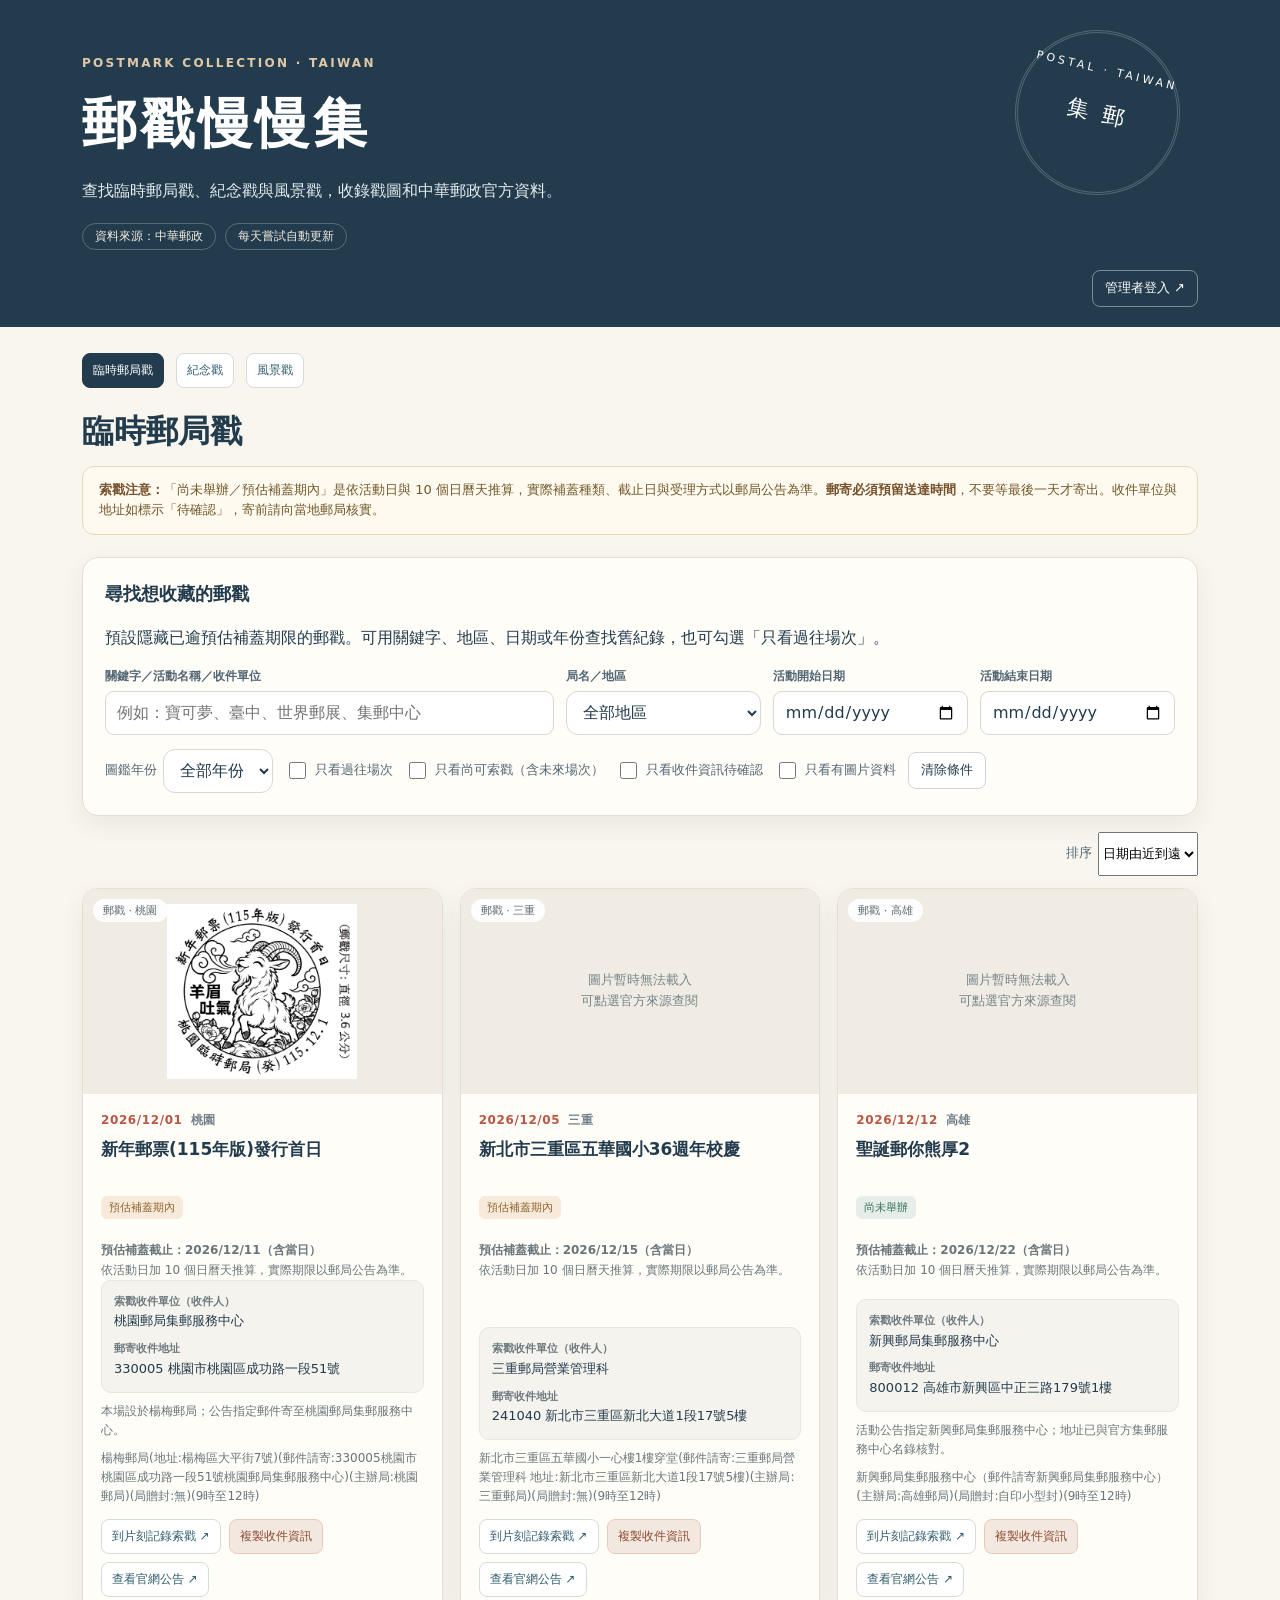
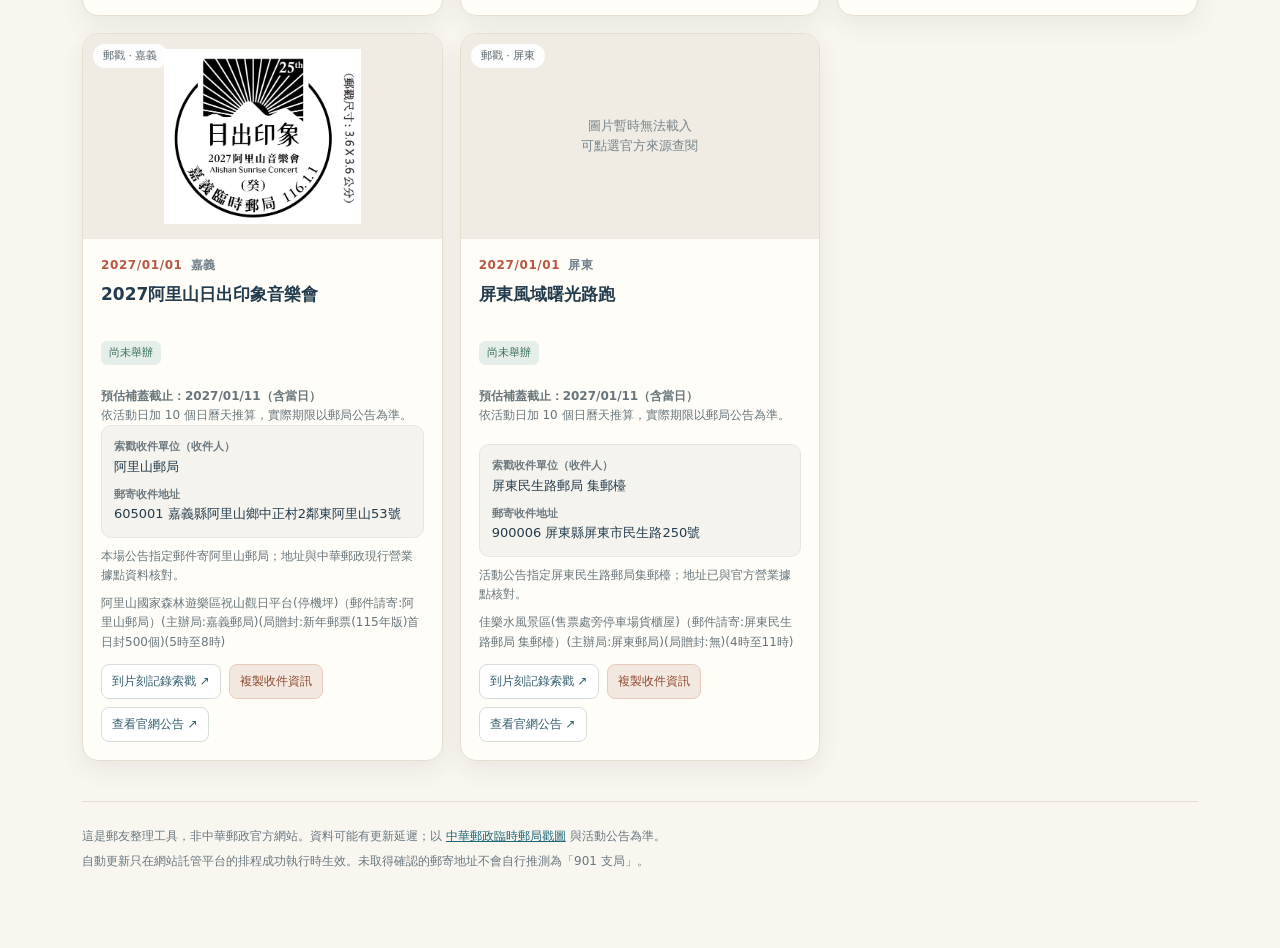
==== index.html @ 01aee05f "Move sorting beside the postmark list outside search filters" ====
<!doctype html>
<html lang="zh-Hant">
<head>
<meta charset="utf-8" />
<meta name="viewport" content="width=device-width,initial-scale=1" />
<meta name="theme-color" content="#233c4d" />
<meta name="description" content="台灣臨時郵局郵戳圖案、日期、寄件索戳收件單位與地址的查詢工具。資料參考中華郵政官方公告。" />
<title>郵戳慢慢集｜臨時郵局索戳地圖簿</title>
<style>
:root{--paper:#f9f6ef;--cream:#fffdf8;--ink:#233c4d;--ink2:#536774;--line:#e6dfd1;--accent:#b95744;--pale:#f1e8db;--good:#336b5a;--warn:#986b2b;--shadow:0 9px 25px rgba(43,54,54,.075)}
*{box-sizing:border-box}[hidden]{display:none!important}html{scroll-behavior:smooth}body{margin:0;background:var(--paper);color:var(--ink);font-family:"Noto Sans TC","Microsoft JhengHei","PingFang TC",system-ui,sans-serif;line-height:1.6}button,input,select{font:inherit}button{cursor:pointer}button:focus-visible,a:focus-visible,input:focus-visible,select:focus-visible{outline:3px solid #c49c5b;outline-offset:2px}a{color:#1f667a}header{background:var(--ink);color:white;position:relative;overflow:hidden}.headwrap{max-width:1160px;margin:auto;padding:54px 22px 48px;position:relative}.postmark{position:absolute;border:3px double rgba(255,255,255,.22);border-radius:50%;height:165px;width:165px;right:40px;top:30px;transform:rotate(13deg);text-align:center;display:flex;align-items:center;justify-content:center;letter-spacing:.15em;font-size:22px;pointer-events:none}.postmark:before{content:"POSTAL · TAIWAN";font-size:11px;position:absolute;top:28px}.eyebrow{letter-spacing:.19em;text-transform:uppercase;font-size:12px;color:#e0c7a8;font-weight:700}h1{font-size:clamp(32px,5.2vw,54px);letter-spacing:.07em;margin:8px 0 10px;font-weight:800}.subtitle{margin:0;max-width:640px;color:#e5ebed;font-size:16px}.headmeta{margin-top:20px;display:flex;gap:9px;flex-wrap:wrap}.headmeta span{border:1px solid rgba(255,255,255,.24);padding:3px 12px;border-radius:18px;font-size:12px;color:#f1eade}main{max-width:1160px;margin:auto;padding:26px 22px 70px}.info{background:#fffaf0;border:1px solid #ead8b4;border-radius:12px;padding:13px 16px;font-size:13px;color:#705728;margin-bottom:22px}.info b{color:#75502a}.filters{background:var(--cream);padding:22px;border:1px solid var(--line);border-radius:16px;box-shadow:var(--shadow)}.filters h2{font-size:18px;margin:0 0 12px}.fields{display:grid;grid-template-columns:2.3fr 1fr 1fr 1fr;gap:12px}.field{display:flex;flex-direction:column;gap:5px}.field label{font-size:12px;font-weight:750;color:var(--ink2)}.field input,.field select{height:42px;width:100%;padding:8px 11px;background:#fff;border:1px solid #d9d7cf;border-radius:9px;color:var(--ink);min-width:0}.rowfilter{display:flex;flex-wrap:wrap;align-items:center;gap:12px;margin-top:14px}.tick{display:flex;align-items:center;gap:6px;color:var(--ink2);font-size:13px}.tick input{accent-color:var(--accent);height:17px;width:17px}.plainbtn{border:1px solid #d0d5d3;background:#fff;border-radius:8px;padding:7px 12px;color:var(--ink);font-size:13px}.resultsline{display:flex;align-items:center;justify-content:space-between;gap:12px;margin:23px 0 16px}.resultsline strong{font-size:17px}.resultsline small{color:var(--ink2)}.cards{display:grid;grid-template-columns:repeat(3,minmax(0,1fr));gap:17px}.card{display:flex;flex-direction:column;background:var(--cream);border:1px solid var(--line);border-radius:16px;overflow:hidden;box-shadow:var(--shadow);min-width:0}.picture{height:205px;position:relative;background:#f0ece3;display:flex;align-items:center;justify-content:center;padding:15px;overflow:hidden}.picture img{display:block;max-width:100%;max-height:100%;object-fit:contain;filter:contrast(1.04)}.image-button{border:0;background:none;padding:0;height:100%;width:100%;display:flex;align-items:center;justify-content:center}.image-button:hover img{transform:scale(1.05)}.image-button img{transition:transform .2s}.image-fail{font-size:13px;color:#77858c;text-align:center;padding:20px;display:none}.smallcorner{position:absolute;top:10px;left:10px;background:rgba(255,255,255,.92);font-size:11px;border-radius:20px;padding:3px 10px;color:#5d6a70}.body{padding:17px 18px 18px;display:flex;flex-direction:column;flex:1}.date{font-size:12px;letter-spacing:.05em;font-weight:750;color:var(--accent)}.date .region{color:#71808a;font-weight:600;margin-left:8px}.body h3{font-size:17px;line-height:1.42;margin:7px 0 11px;min-height:48px}.tags{display:flex;flex-wrap:wrap;gap:6px;margin-bottom:13px}.tag{font-size:11px;border-radius:6px;padding:3px 8px;background:#eef0ee;color:#5c6970}.tag.future{background:#e5eee9;color:#39725a}.tag.grace{background:#f7eada;color:#8e632e}.tag.past{background:#e9e9e7;color:#777}.tag.pending{background:#fff0e7;color:#a25337}.details{padding:12px;background:#f5f3ed;border:1px solid #ebe6db;border-radius:10px;margin-top:auto}.details .k{font-size:11px;color:#6d7a80;font-weight:700}.details .v{font-size:13px;color:var(--ink);margin:1px 0 8px;overflow-wrap:anywhere}.details .v:last-child{margin-bottom:0}.note{font-size:12px;color:#68767b;margin-top:9px}.actions{display:flex;flex-wrap:wrap;align-items:center;gap:8px;margin-top:12px}.action{font-size:12px;text-decoration:none;padding:7px 10px;border-radius:8px;border:1px solid #d6dcd8;background:#fff;color:#315d6c}.action:hover{background:#edf4f1}.action.accent{background:#f3e8df;border-color:#e9caba;color:#8e4b33}.empty{background:#fff;border:1px solid var(--line);border-radius:15px;padding:50px 20px;text-align:center;color:var(--ink2)}footer{margin-top:40px;border-top:1px solid var(--line);padding-top:19px;font-size:12px;color:#687780}footer p{margin:6px 0}dialog{border:0;border-radius:15px;padding:0;background:#fffdf8;color:var(--ink);width:min(840px,96vw);max-height:94vh;box-shadow:0 30px 90px #14273855}dialog::backdrop{background:#0d2038b9}.modal-head{display:flex;justify-content:space-between;align-items:center;gap:12px;padding:14px 20px;border-bottom:1px solid var(--line)}.modal-head h2{font-size:16px;margin:0}.modal-head button{background:white;border:1px solid var(--line);border-radius:8px;padding:3px 12px;font-size:19px}.modal-body{padding:12px 20px 24px;text-align:center;overflow:auto;max-height:75vh}.modal-body img{max-width:100%;max-height:65vh;object-fit:contain}.modal-foot{display:flex;justify-content:center;gap:10px;margin-top:9px}.modal-foot button{border:1px solid var(--line);border-radius:7px;background:white;padding:7px 13px;color:var(--ink)}.statusdot{width:7px;height:7px;display:inline-block;border-radius:50%;background:#d7c4a6;margin-right:5px}.statusdot.good{background:#72c3a3}.err{color:#b35a43;font-size:12px}.sr-only{position:absolute;height:1px;width:1px;overflow:hidden;clip:rect(0,0,0,0)}
@media(max-width:920px){.cards{grid-template-columns:repeat(2,minmax(0,1fr))}.fields{grid-template-columns:1fr 1fr}.postmark{opacity:.25}}@media(max-width:620px){.headwrap{padding:42px 20px}.postmark{right:-40px;top:5px;opacity:.13}.filters{padding:17px}.fields{grid-template-columns:1fr}.cards{grid-template-columns:1fr}.picture{height:235px}.resultsline{align-items:start;flex-direction:column}}
[aria-current="page"].action{background:var(--ink);border-color:var(--ink);color:white}
.category-nav{margin:0 0 18px}
.category-title{font-size:clamp(23px,3vw,32px);margin:0 0 8px}
button,input,select{font-family:inherit}

.filters input[type="search"],.filters input[type="date"],.filters select,.list-tools select{min-width:0;max-width:100%;box-sizing:border-box;font-size:16px;min-height:44px}
.filters select{padding:8px 12px;border:1px solid #d9d7cf;border-radius:12px;background:#fff;color:var(--ink)}
.catalog-fields{display:grid;grid-template-columns:minmax(0,2fr) minmax(140px,1fr);gap:16px;align-items:end}
.catalog-field{display:flex;flex-direction:column;gap:6px;min-width:0}
.catalog-field input,.catalog-field select{width:100%;padding:10px 12px;border:1px solid var(--line);border-radius:9px;background:white;color:var(--ink)}
.catalog-options{display:flex;gap:12px;flex-wrap:wrap;align-items:center;margin-top:16px}
.location-actions{display:flex;flex-wrap:wrap;gap:10px;align-items:center}
.location-actions button{min-height:44px}
.location-status{margin:10px 0 0;font-size:14px;overflow-wrap:anywhere}
button:disabled{opacity:.6;cursor:wait}
@media(max-width:620px){
 main{padding:20px 16px 48px}
 .headwrap{padding:32px 16px}
 .catalog-fields{grid-template-columns:minmax(0,1fr);gap:14px}
 .catalog-options{align-items:flex-start}
 .catalog-options>label{display:flex;gap:8px;align-items:flex-start}
 .location-actions{width:100%}
 .location-actions button{flex:1 1 140px}
 .category-nav{display:grid;grid-template-columns:repeat(3,minmax(0,1fr));gap:8px}
 .category-nav .action{text-align:center;padding:10px 4px;margin:0}
 .rowfilter{gap:12px}
 .rowfilter .tick{max-width:100%;flex-wrap:wrap}
 .filters .field{min-width:0}
 .body{overflow-wrap:anywhere}
}

.admin-entry{display:flex;justify-content:flex-end;margin-top:20px;font-size:13px}.admin-entry a{display:inline-block;padding:7px 12px;border:1px solid rgba(255,255,255,.4);border-radius:8px;color:white;text-decoration:none}.admin-entry a:hover{background:#36566a}.headwrap{padding-top:54px;padding-bottom:20px}@media(max-width:620px){.headwrap{padding-top:32px;padding-bottom:18px}.admin-entry{margin-top:18px}.admin-entry a{padding:7px 10px}}
.list-tools{display:flex;justify-content:space-between;align-items:center;gap:12px;margin-top:16px}.list-tools p{margin:0}.list-tools .tick{margin-left:auto;flex-shrink:0}.list-tools select{font:inherit;min-height:44px;max-width:100%}#grid{margin-top:12px}
</style>
</head>
<body>
<header><div class="headwrap"><div class="postmark">集 郵</div><div class="eyebrow">POSTMARK COLLECTION · TAIWAN</div><h1>郵戳慢慢集</h1><p class="subtitle">查找臨時郵局戳、紀念戳與風景戳，收錄戳圖和中華郵政官方資料。</p><div class="headmeta"><span>資料來源：中華郵政</span><span>每天嘗試自動更新</span></div><div class="admin-entry"><a href="https://postmark-admin.joas0123.workers.dev/admin" target="_blank" rel="noopener noreferrer" title="以 GitHub 帳號登入郵戳管理區">管理者登入 ↗</a></div></div></header>
<main>
<nav class="rowfilter category-nav" aria-label="郵戳分類"><a class="action" href="./" aria-current="page">臨時郵局戳</a><a class="action" href="catalog.html?type=commemorative">紀念戳</a><a class="action" href="catalog.html?type=scenic">風景戳</a></nav>
<h2 class="category-title">臨時郵局戳</h2>
<div class="info"><b>索戳注意：</b>「尚未舉辦／預估補蓋期內」是依活動日與 10 個日曆天推算，實際補蓋種類、截止日與受理方式以郵局公告為準。<b>郵寄必須預留送達時間</b>，不要等最後一天才寄出。收件單位與地址如標示「待確認」，寄前請向當地郵局核實。</div>
<section class="filters" aria-label="查詢條件"><h2>尋找想收藏的郵戳</h2><p>預設隱藏已逾預估補蓋期限的郵戳。可用關鍵字、地區、日期或年份查找舊紀錄，也可勾選「只看過往場次」。</p><div class="fields"><div class="field"><label for="kw">關鍵字／活動名稱／收件單位</label><input id="kw" type="search" placeholder="例如：寶可夢、臺中、世界郵展、集郵中心" /></div><div class="field"><label for="region">局名／地區</label><select id="region"><option value="">全部地區</option></select></div><div class="field"><label for="from">活動開始日期</label><input id="from" type="date" /></div><div class="field"><label for="to">活動結束日期</label><input id="to" type="date" /></div></div><div class="rowfilter"><label class="tick">圖鑑年份 <select id="year"><option value="">全部年份</option></select></label><label class="tick"><input type="checkbox" id="history" />只看過往場次</label><label class="tick"><input type="checkbox" id="active" />只看尚可索戳（含未來場次）</label><label class="tick"><input type="checkbox" id="pending" />只看收件資訊待確認</label><label class="tick"><input type="checkbox" id="pics" />只看有圖片資料</label><button class="plainbtn" id="reset" type="button">清除條件</button></div></section>
<div class="list-tools"><p id="public-status" role="status">正在讀取郵戳清單…</p><label class="tick" for="sort">排序 <select id="sort"><option value="asc">日期由近到遠</option><option value="desc">日期由遠到近</option></select></label></div><div id="grid" class="cards" aria-live="polite"></div><div id="empty" class="empty" hidden>找不到符合條件的郵戳。試試清除日期或地區條件。</div>
<footer><p>這是郵友整理工具，非中華郵政官方網站。資料可能有更新延遲；以 <a href="https://www.post.gov.tw/post/internet/Philately/index.jsp?ID=507" target="_blank" rel="noopener">中華郵政臨時郵局戳圖</a> 與活動公告為準。</p><p>自動更新只在網站託管平台的排程成功執行時生效。未取得確認的郵寄地址不會自行推測為「901 支局」。</p></footer>
</main>

<dialog id="viewer" aria-label="郵戳圖片放大檢視"><div class="modal-head"><h2 id="modalTitle"></h2><button id="closeModal" type="button" aria-label="關閉">×</button></div><div class="modal-body"><img id="modalImage" alt="放大的郵戳圖案" /><div class="modal-foot"><button type="button" id="prevImg">← 上一張</button><button type="button" id="nextImg">下一張 →</button></div><p class="err" id="modalErr"></p></div></dialog>
<script>
(()=>{'use strict';const $=id=>document.getElementById(id);let records=[],shown=[],current=0;let loaded=false;
const todayTaiwan=()=>{const parts=new Intl.DateTimeFormat('en-US',{timeZone:'Asia/Taipei',year:'numeric',month:'2-digit',day:'2-digit'}).formatToParts(new Date());const obj=Object.fromEntries(parts.map(p=>[p.type,p.value]));return `${obj.year}-${obj.month}-${obj.day}`};
const plusDays=(d,days)=>{let t=new Date(d+'T00:00:00Z');t.setUTCDate(t.getUTCDate()+days);return t.toISOString().slice(0,10)};
const status=(item)=>{const now=todayTaiwan(),day=item.date;if(day>now)return ['future','尚未舉辦'];if(plusDays(day,10)>=now)return ['grace','預估補蓋期內'];return ['past','已逾預估期限']};
const esc=(s)=>String(s??'').replace(/[&<>"']/g,c=>({'&':'&amp;','<':'&lt;','>':'&gt;','"':'&quot;',"'":'&#39;'}[c]));
const fmt=(s)=>{if(!s)return '日期未知';const [y,m,d]=s.split('-');return `${y}/${m}/${d}`};
const source=(item)=>{let url=item.official_url||'https://www.post.gov.tw/post/internet/Philately/index.jsp?ID=507';return /^https:\/\/([a-z0-9-]+\.)*post\.gov\.tw\//i.test(url)?url:'https://www.post.gov.tw/post/internet/Philately/index.jsp?ID=507'};
const normalize=s=>String(s??'').normalize('NFKC').replace(/台/g,'臺').toLocaleLowerCase('zh-Hant');
function display(){if(!loaded)return;let keyword=normalize($('kw').value.trim());let area=$('region').value;const from=$('from').value,to=$('to').value;
const year=$('year').value, history=$('history').checked;
const includeExpired=Boolean(keyword||area||from||to||year||history)&&!$('active').checked;
shown=records.filter(x=>{const [phase]=status(x);const match=normalize([x.title,x.region,x.recipient,x.address,x.venue_note].join(' ')).includes(keyword);return match&&(includeExpired||phase!=='past')&&(!year||x.date.startsWith(year+"-"))&&(!history||x.date<todayTaiwan())&&(!area||x.region===area)&&(!from||x.date>=from)&&(!to||x.date<=to)&&(!$('pending').checked||/待確認|僅列收件/.test(x.address_status||''))&&(!$('pics').checked||!!x.image_url)}).sort((a,b)=>$('sort').value==='asc'?a.date.localeCompare(b.date):b.date.localeCompare(a.date));
$('public-status').hidden=true;$('empty').hidden=shown.length>0;
$('grid').innerHTML=shown.map((x,i)=>{const [phase,label]=status(x);const pending=/待確認|僅列收件/.test(x.address_status||'');const copyLabel=x.recipient&&x.address&&!/本場收件單位待確認/.test(x.address_status||'')?`${x.recipient}\n${x.address}`:'';const img=x.image_url?`<button type="button" class="image-button" data-view="${i}" aria-label="放大檢視${esc(x.title)}"><img loading="lazy" src="${esc(x.image_url)}" alt="${esc(x.title)} 郵戳圖案" /></button><div class="image-fail">圖片暫時無法載入<br/>可點選官方來源查閱</div>`:`<div class="image-fail" style="display:block">尚無可顯示的郵戳圖片<br/>請查看官方公告</div>`;
return `<article class="card"><div class="picture">${img}<span class="smallcorner">郵戳 · ${esc(x.region)}</span></div><div class="body"><div class="date">${fmt(x.date)}<span class="region">${esc(x.region)}</span></div><h3>${esc(x.title)}</h3><div class="tags"><span class="tag ${phase}">${label}</span>${pending?`<span class="tag pending">${/本場收件單位待確認/.test(x.address_status||'')?'收件單位待確認':'地址待確認'}</span>`:''}</div><div class="note deadline"><b>預估補蓋截止：${fmt(plusDays(x.date,10))}（含當日）</b><br/>依活動日加 10 個日曆天推算，實際期限以郵局公告為準。</div><div class="details"><div class="k">索戳收件單位（收件人）</div><div class="v">${esc(x.recipient||'未列明，待確認')}</div><div class="k">${/本場收件單位待確認/.test(x.address_status||"")?"集郵中心聯絡地址（本場收件單位待確認）":"郵寄收件地址"}</div><div class="v">${esc(x.address||'郵局未列明，待確認')}</div></div>${x.address_note?`<div class="note">${esc(x.address_note)}</div>`:""}${x.venue_note?`<div class="note">${esc(x.venue_note)}</div>`:''}<div class="actions"><a class="action" href="https://postcard-journal-cyx-1106.dazzlinggrackle.chatgpt.site/?stamp=${encodeURIComponent(x.id)}">到片刻記錄索戳 ↗</a>${copyLabel?`<button type="button" class="action accent" data-copy="${i}">複製收件資訊</button>`:''}<a class="action" href="${esc(source(x))}" target="_blank" rel="noopener noreferrer">查看官網公告 ↗</a></div></div></article>`}).join('');
$('grid').querySelectorAll('.picture img').forEach(img=>img.addEventListener('error',()=>{img.closest('.image-button')?.setAttribute('hidden','');img.closest('.picture').querySelector('.image-fail').style.display='block'}));
$('grid').querySelectorAll('[data-view]').forEach(b=>b.addEventListener('click',()=>openView(Number(b.dataset.view))));
$('grid').querySelectorAll('[data-copy]').forEach(b=>b.addEventListener('click',async()=>{const x=shown[Number(b.dataset.copy)],val=`${x.recipient}\n${x.address}`;try{await navigator.clipboard.writeText(val);const label=b.textContent;b.textContent='已複製 ✓';setTimeout(()=>b.textContent=label,1400)}catch{window.prompt('請複製以下收件資訊：',val)}}));}
function openView(index){current=index;const item=shown[index];if(!item?.image_url)return;$('modalTitle').textContent=`${fmt(item.date)} · ${item.title}`;$('modalImage').src=item.image_url;$('modalErr').textContent='';if(!$('viewer').open)$('viewer').showModal()}
function stepImg(change){if(!shown.length)return;let n=current;for(let i=0;i<shown.length;i++){n=(n+change+shown.length)%shown.length;if(shown[n].image_url){openView(n);return}}}
$('closeModal').addEventListener('click',()=>$('viewer').close());$('viewer').addEventListener('click',e=>{if(e.target===$('viewer'))$('viewer').close()});$('prevImg').addEventListener('click',()=>stepImg(-1));$('nextImg').addEventListener('click',()=>stepImg(1));$('modalImage').addEventListener('error',()=>$('modalErr').textContent='官網圖片暫時無法載入，請查看官方公告。');document.addEventListener('keydown',e=>{if(!$('viewer').open)return;if(e.key==='ArrowLeft')stepImg(-1);if(e.key==='ArrowRight')stepImg(1)});
['kw','region','from','to','active','pending','pics','year','history','sort'].forEach(id=>$(id).addEventListener(['kw','from','to'].includes(id)?'input':'change',display));$('reset').addEventListener('click',()=>{['kw','region','from','to','year'].forEach(id=>$(id).value='');['active','pending','pics','history'].forEach(id=>$(id).checked=false);$('sort').value='asc';display()});
async function load(){try{const resp=await fetch(`data/stamps.json?v=${Date.now()}`,{cache:'no-store'});if(!resp.ok)throw Error(`HTTP ${resp.status}`);let data=await resp.json();if(!Array.isArray(data.items))throw Error('資料欄位不符');records=data.items;const years=[...new Set(records.map(x=>x.date.slice(0,4)))].sort().reverse();$('year').insertAdjacentHTML('beforeend',years.map(y=>'<option>'+esc(y)+'</option>').join(''));const stampId=new URLSearchParams(location.search).get('stamp');const linked=records.find(x=>x.id===stampId);if(linked){$('kw').value=linked.title;$('from').value=linked.date;$('to').value=linked.date;}loaded=true;const regions=[...new Set(records.map(x=>x.region))].filter(Boolean).sort((a,b)=>a.localeCompare(b,'zh-Hant'));$('region').innerHTML='<option value="">全部地區</option>'+regions.map(r=>`<option value="${esc(r)}">${esc(r)}</option>`).join('');if(linked)$('region').value=linked.region;display()}catch(e){$('public-status').hidden=false;$('public-status').textContent='暫時無法讀取資料，請重新整理後再試。';$('grid').innerHTML='<div class="empty" style="display:block;grid-column:1/-1">資料載入失敗，請稍後重新整理。</div>';console.error(e)}}load();
})();
</script>
<script type="module" src="https://static.cloudflareinsights.com/beacon.min.js" defer data-cf-beacon='{"token":"1e2153ed5785467cbe4e187713b88ab9"}'></script>
<script src="visits.js?v=20261112" defer></script>
</body>
</html>
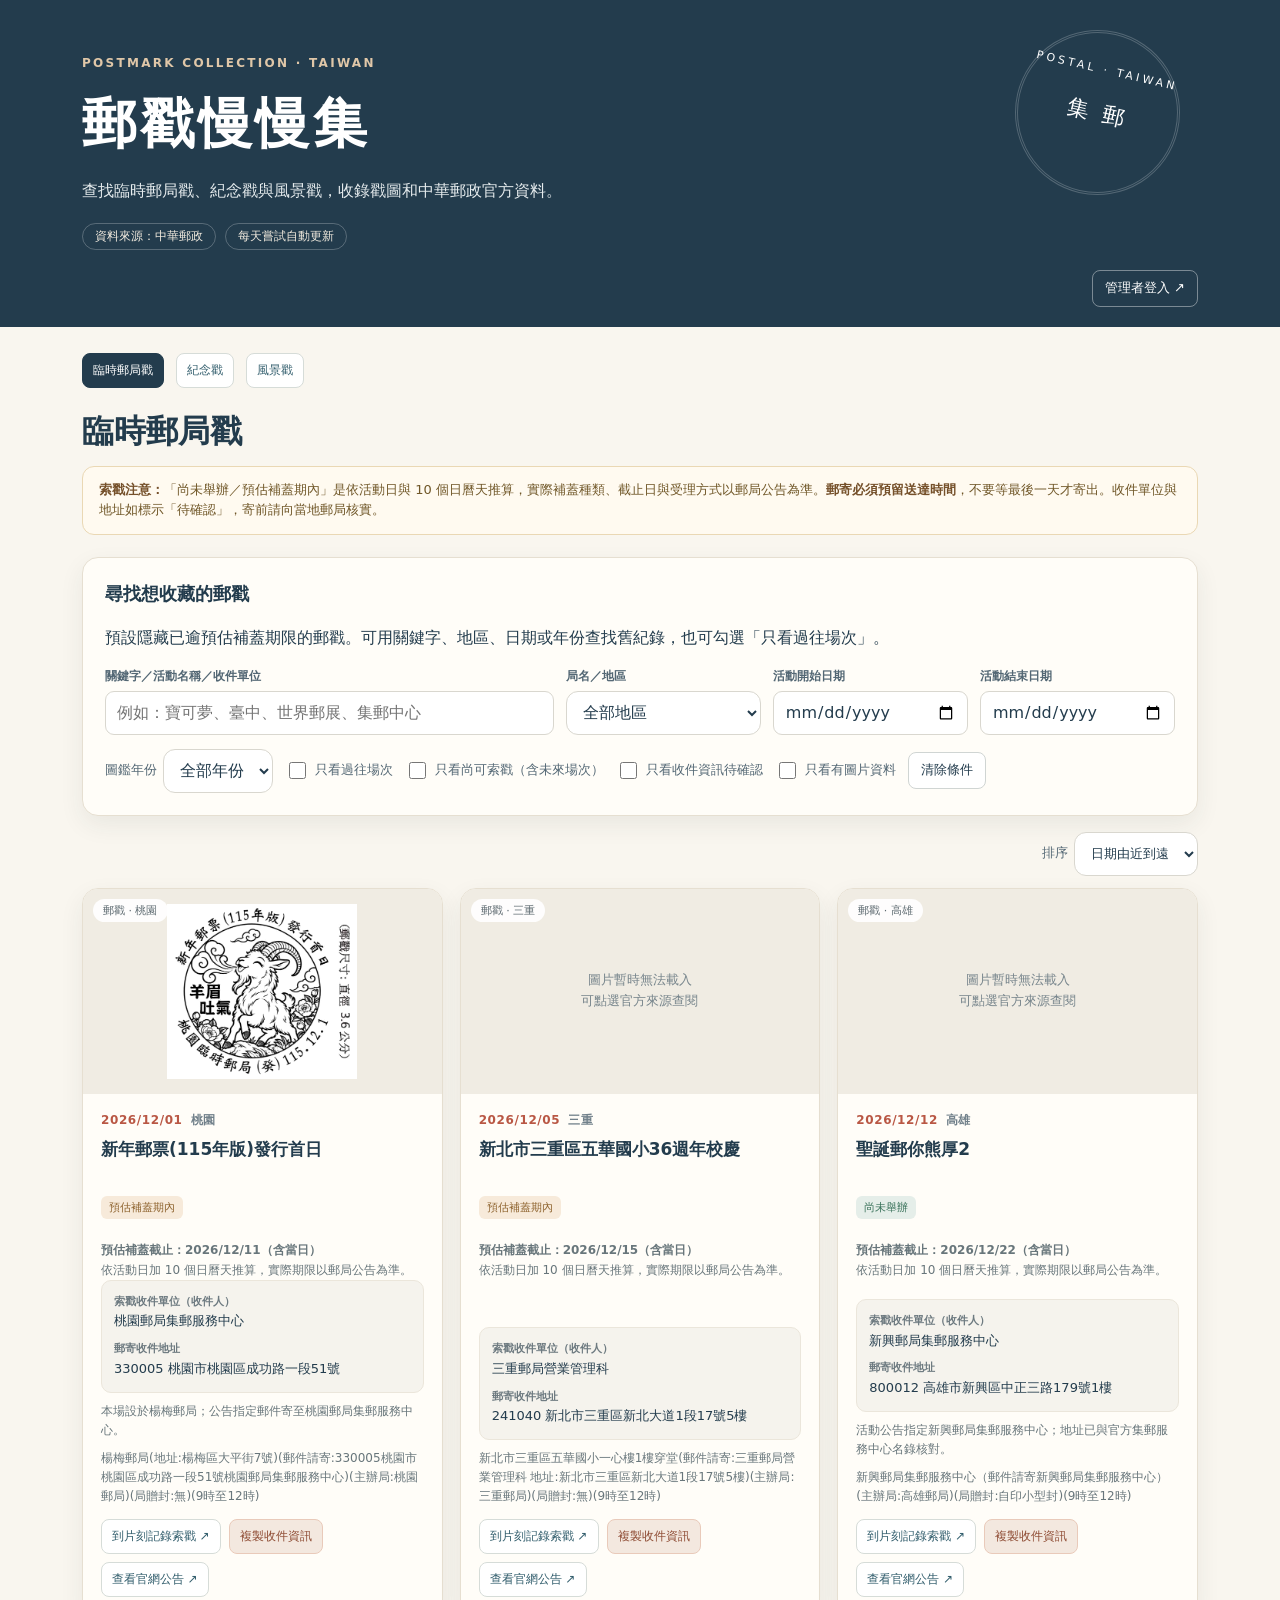
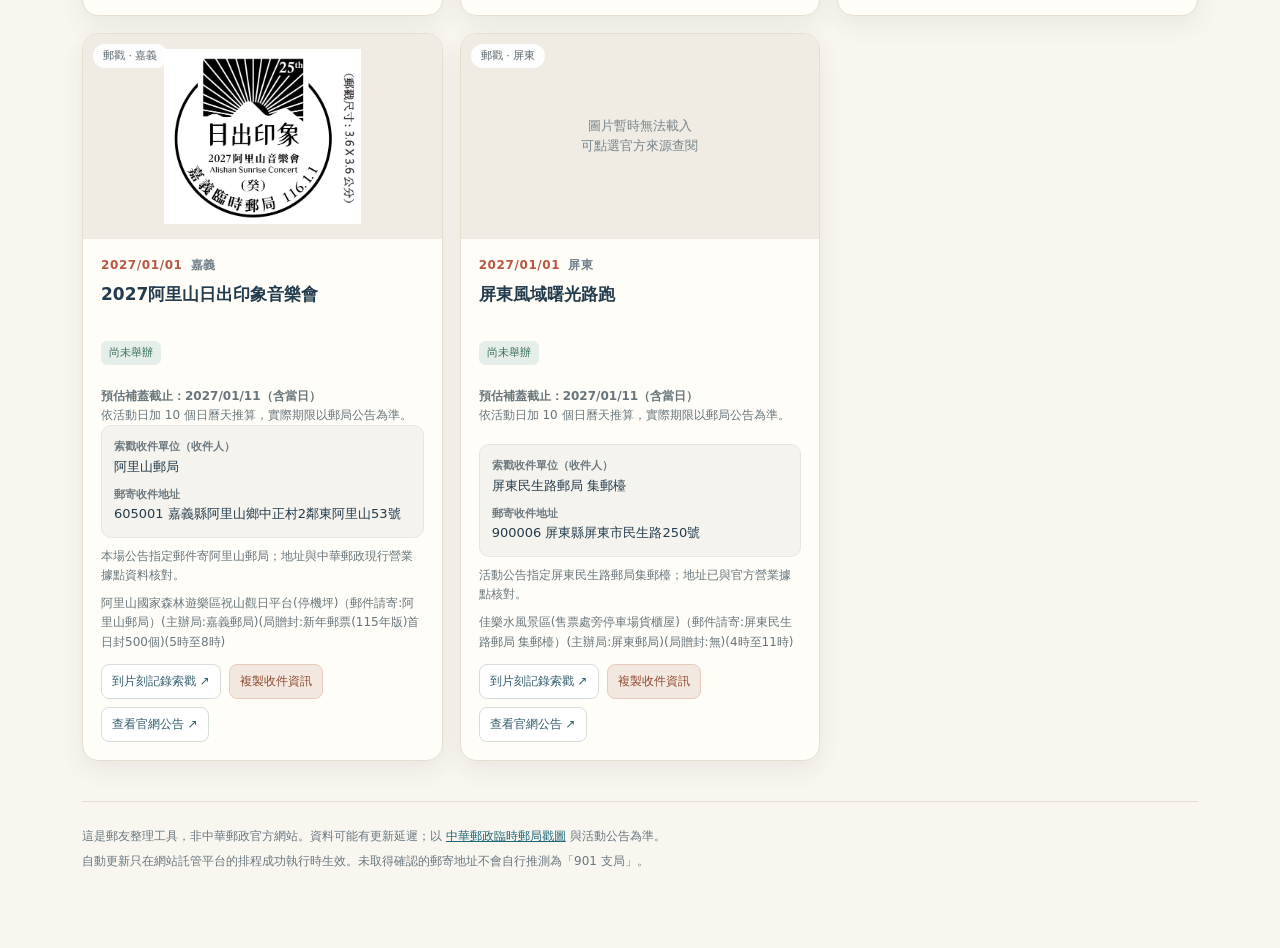
==== commit 97e5a5b1: "Preserve rounded dropdown styling in the relocated list toolbar" ====
--- a/index.html
+++ b/index.html
@@ -16,7 +16,7 @@
 button,input,select{font-family:inherit}
 
 .filters input[type="search"],.filters input[type="date"],.filters select,.list-tools select{min-width:0;max-width:100%;box-sizing:border-box;font-size:16px;min-height:44px}
-.filters select{padding:8px 12px;border:1px solid #d9d7cf;border-radius:12px;background:#fff;color:var(--ink)}
+.filters select,.list-tools select{padding:8px 12px;border:1px solid #d9d7cf;border-radius:12px;background:#fff;color:var(--ink)}
 .catalog-fields{display:grid;grid-template-columns:minmax(0,2fr) minmax(140px,1fr);gap:16px;align-items:end}
 .catalog-field{display:flex;flex-direction:column;gap:6px;min-width:0}
 .catalog-field input,.catalog-field select{width:100%;padding:10px 12px;border:1px solid var(--line);border-radius:9px;background:white;color:var(--ink)}
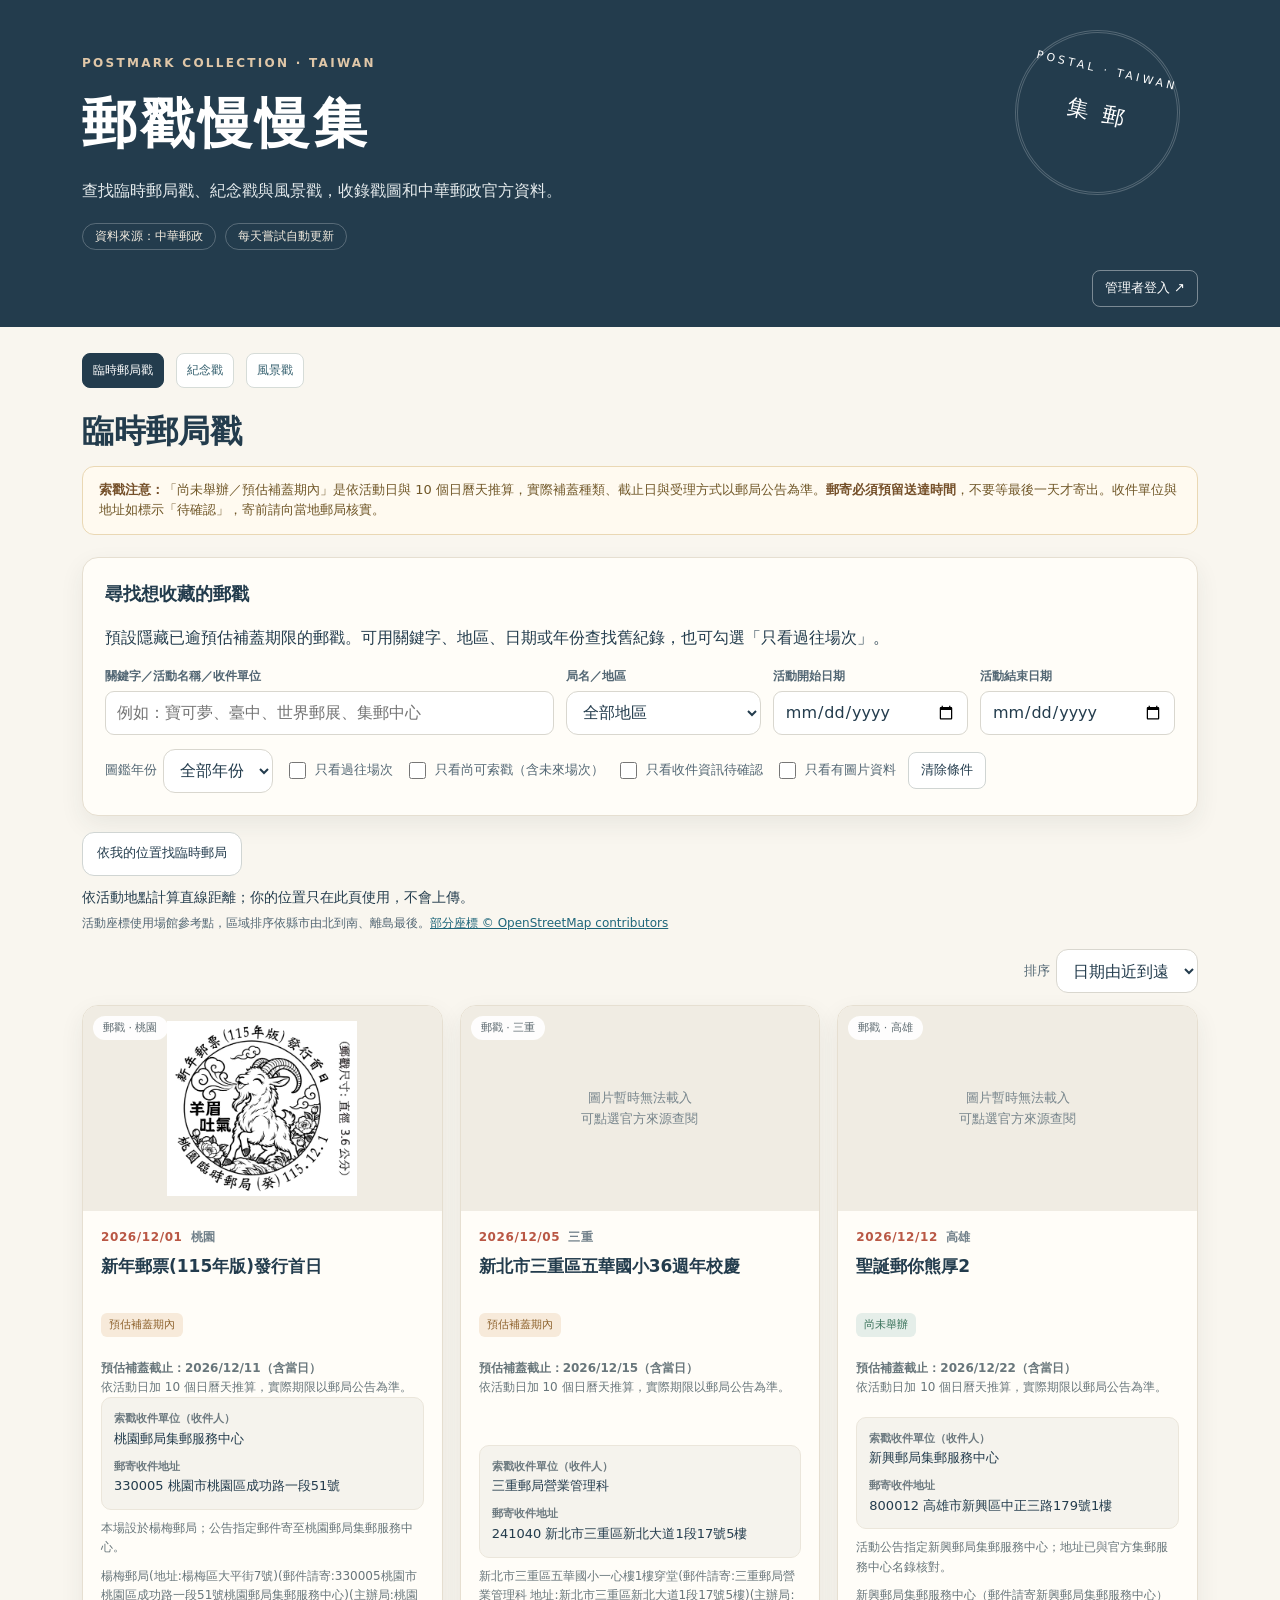
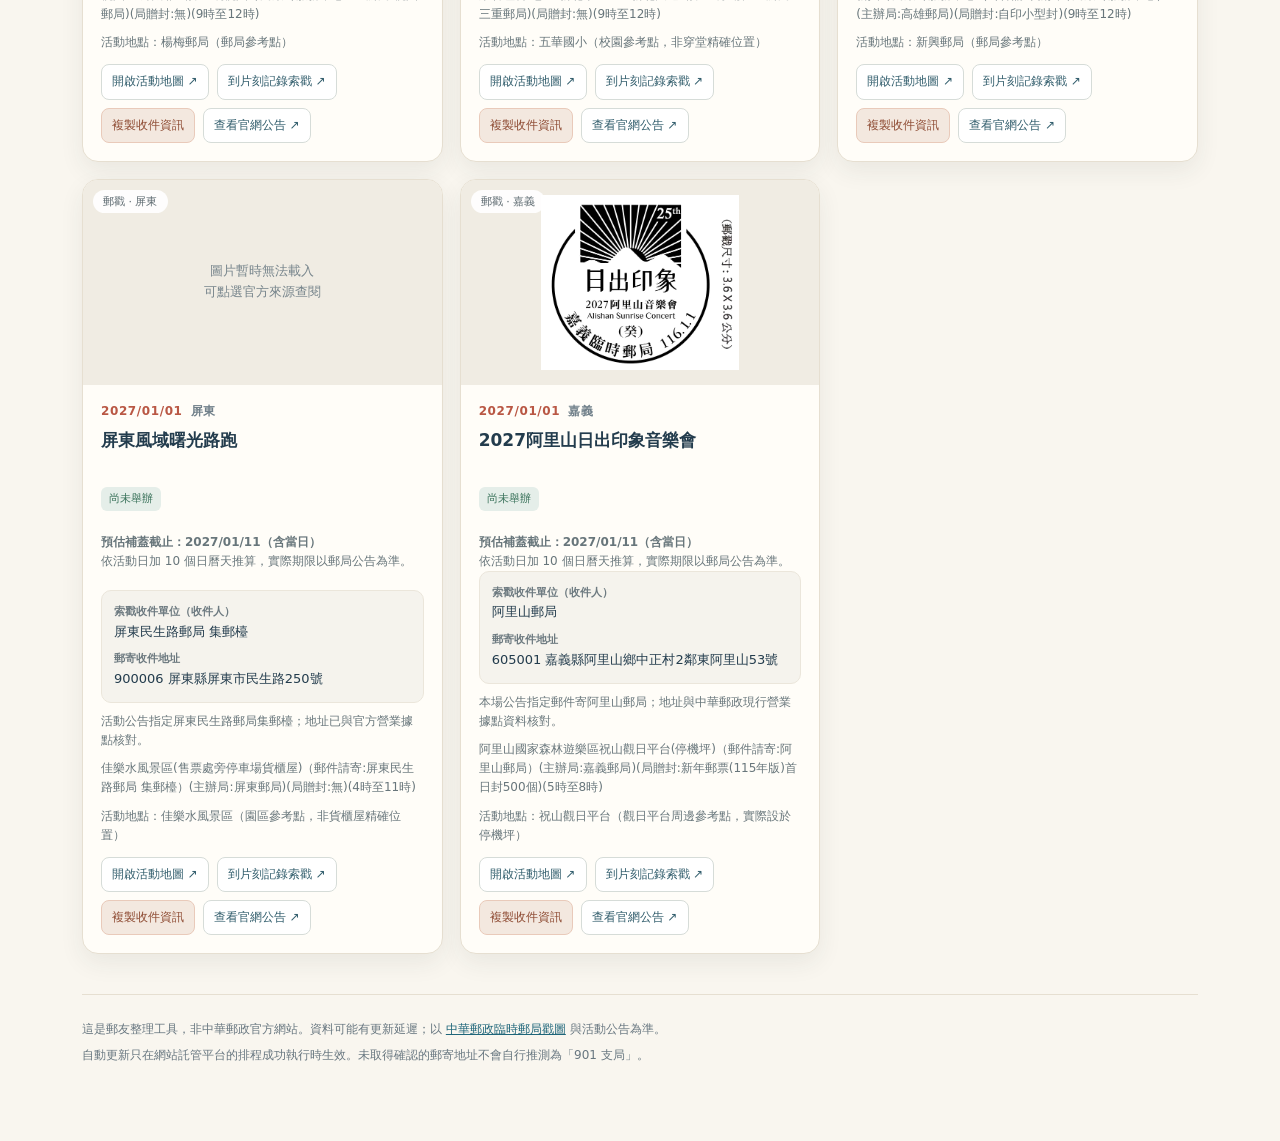
==== commit a5954751: "Add regional and nearby activity-venue sorting for temporary post offices" ====
--- a/index.html
+++ b/index.html
@@ -42,7 +42,7 @@
 }
 
 .admin-entry{display:flex;justify-content:flex-end;margin-top:20px;font-size:13px}.admin-entry a{display:inline-block;padding:7px 12px;border:1px solid rgba(255,255,255,.4);border-radius:8px;color:white;text-decoration:none}.admin-entry a:hover{background:#36566a}.headwrap{padding-top:54px;padding-bottom:20px}@media(max-width:620px){.headwrap{padding-top:32px;padding-bottom:18px}.admin-entry{margin-top:18px}.admin-entry a{padding:7px 10px}}
-.list-tools{display:flex;justify-content:space-between;align-items:center;gap:12px;margin-top:16px}.list-tools p{margin:0}.list-tools .tick{margin-left:auto;flex-shrink:0}.list-tools select{font:inherit;min-height:44px;max-width:100%}#grid{margin-top:12px}
+.list-tools{display:flex;justify-content:space-between;align-items:center;gap:12px;margin-top:16px}.list-tools p{margin:0}.list-tools .tick{margin-left:auto;flex-shrink:0}.list-tools select{font:inherit;min-height:44px;max-width:100%}.activity-location{margin-top:16px}.activity-location .location-actions{gap:8px}.activity-location button{border-radius:12px;padding:9px 14px;min-height:44px}.location-credit{font-size:12px;color:var(--ink2);margin:6px 0 0}.list-tools select{font-size:16px}#grid{margin-top:12px}
 </style>
 </head>
 <body>
@@ -52,11 +52,13 @@
 <h2 class="category-title">臨時郵局戳</h2>
 <div class="info"><b>索戳注意：</b>「尚未舉辦／預估補蓋期內」是依活動日與 10 個日曆天推算，實際補蓋種類、截止日與受理方式以郵局公告為準。<b>郵寄必須預留送達時間</b>，不要等最後一天才寄出。收件單位與地址如標示「待確認」，寄前請向當地郵局核實。</div>
 <section class="filters" aria-label="查詢條件"><h2>尋找想收藏的郵戳</h2><p>預設隱藏已逾預估補蓋期限的郵戳。可用關鍵字、地區、日期或年份查找舊紀錄，也可勾選「只看過往場次」。</p><div class="fields"><div class="field"><label for="kw">關鍵字／活動名稱／收件單位</label><input id="kw" type="search" placeholder="例如：寶可夢、臺中、世界郵展、集郵中心" /></div><div class="field"><label for="region">局名／地區</label><select id="region"><option value="">全部地區</option></select></div><div class="field"><label for="from">活動開始日期</label><input id="from" type="date" /></div><div class="field"><label for="to">活動結束日期</label><input id="to" type="date" /></div></div><div class="rowfilter"><label class="tick">圖鑑年份 <select id="year"><option value="">全部年份</option></select></label><label class="tick"><input type="checkbox" id="history" />只看過往場次</label><label class="tick"><input type="checkbox" id="active" />只看尚可索戳（含未來場次）</label><label class="tick"><input type="checkbox" id="pending" />只看收件資訊待確認</label><label class="tick"><input type="checkbox" id="pics" />只看有圖片資料</label><button class="plainbtn" id="reset" type="button">清除條件</button></div></section>
-<div class="list-tools"><p id="public-status" role="status">正在讀取郵戳清單…</p><label class="tick" for="sort">排序 <select id="sort"><option value="asc">日期由近到遠</option><option value="desc">日期由遠到近</option></select></label></div><div id="grid" class="cards" aria-live="polite"></div><div id="empty" class="empty" hidden>找不到符合條件的郵戳。試試清除日期或地區條件。</div>
+<div class="activity-location"><div class="location-actions"><button type="button" class="plainbtn" id="locate-activity" disabled>依我的位置找臨時郵局</button><button type="button" class="plainbtn" id="clear-activity-location" hidden>清除定位</button></div><p id="activity-location-status" class="location-status" role="status">正在載入活動地點…</p><p class="location-credit">活動座標使用場館參考點，區域排序依縣市由北到南、離島最後。<a href="https://www.openstreetmap.org/copyright" target="_blank" rel="noopener noreferrer">部分座標 © OpenStreetMap contributors</a></p></div><div class="list-tools"><p id="public-status" role="status">正在讀取郵戳清單…</p><label class="tick" for="sort">排序 <select id="sort"><option value="asc">日期由近到遠</option><option value="desc">日期由遠到近</option><option value="area">地區北到南</option><option value="nearby" id="nearby-option" disabled>距離近到遠</option></select></label></div><div id="grid" class="cards" aria-live="polite"></div><div id="empty" class="empty" hidden>找不到符合條件的郵戳。試試清除日期或地區條件。</div>
 <footer><p>這是郵友整理工具，非中華郵政官方網站。資料可能有更新延遲；以 <a href="https://www.post.gov.tw/post/internet/Philately/index.jsp?ID=507" target="_blank" rel="noopener">中華郵政臨時郵局戳圖</a> 與活動公告為準。</p><p>自動更新只在網站託管平台的排程成功執行時生效。未取得確認的郵寄地址不會自行推測為「901 支局」。</p></footer>
 </main>
 
 <dialog id="viewer" aria-label="郵戳圖片放大檢視"><div class="modal-head"><h2 id="modalTitle"></h2><button id="closeModal" type="button" aria-label="關閉">×</button></div><div class="modal-body"><img id="modalImage" alt="放大的郵戳圖案" /><div class="modal-foot"><button type="button" id="prevImg">← 上一張</button><button type="button" id="nextImg">下一張 →</button></div><p class="err" id="modalErr"></p></div></dialog>
+<script src="activity-tools.js?v=20261117"></script>
+<script src="activity-controls.js?v=20261117"></script>
 <script>
 (()=>{'use strict';const $=id=>document.getElementById(id);let records=[],shown=[],current=0;let loaded=false;
 const todayTaiwan=()=>{const parts=new Intl.DateTimeFormat('en-US',{timeZone:'Asia/Taipei',year:'numeric',month:'2-digit',day:'2-digit'}).formatToParts(new Date());const obj=Object.fromEntries(parts.map(p=>[p.type,p.value]));return `${obj.year}-${obj.month}-${obj.day}`};
@@ -66,20 +68,22 @@
 const fmt=(s)=>{if(!s)return '日期未知';const [y,m,d]=s.split('-');return `${y}/${m}/${d}`};
 const source=(item)=>{let url=item.official_url||'https://www.post.gov.tw/post/internet/Philately/index.jsp?ID=507';return /^https:\/\/([a-z0-9-]+\.)*post\.gov\.tw\//i.test(url)?url:'https://www.post.gov.tw/post/internet/Philately/index.jsp?ID=507'};
 const normalize=s=>String(s??'').normalize('NFKC').replace(/台/g,'臺').toLocaleLowerCase('zh-Hant');
+const nearby=ActivityLocationUI.create(display);
 function display(){if(!loaded)return;let keyword=normalize($('kw').value.trim());let area=$('region').value;const from=$('from').value,to=$('to').value;
 const year=$('year').value, history=$('history').checked;
 const includeExpired=Boolean(keyword||area||from||to||year||history)&&!$('active').checked;
-shown=records.filter(x=>{const [phase]=status(x);const match=normalize([x.title,x.region,x.recipient,x.address,x.venue_note].join(' ')).includes(keyword);return match&&(includeExpired||phase!=='past')&&(!year||x.date.startsWith(year+"-"))&&(!history||x.date<todayTaiwan())&&(!area||x.region===area)&&(!from||x.date>=from)&&(!to||x.date<=to)&&(!$('pending').checked||/待確認|僅列收件/.test(x.address_status||''))&&(!$('pics').checked||!!x.image_url)}).sort((a,b)=>$('sort').value==='asc'?a.date.localeCompare(b.date):b.date.localeCompare(a.date));
+shown=records.filter(x=>{const [phase]=status(x);const match=normalize([x.title,x.region,x.recipient,x.address,x.venue_note].join(' ')).includes(keyword);return match&&(includeExpired||phase!=='past')&&(!year||x.date.startsWith(year+"-"))&&(!history||x.date<todayTaiwan())&&(!area||x.region===area)&&(!from||x.date>=from)&&(!to||x.date<=to)&&(!$('pending').checked||/待確認|僅列收件/.test(x.address_status||''))&&(!$('pics').checked||!!x.image_url)}).filter(x=>$('sort').value!=='nearby'||history||x.date>=todayTaiwan()).sort(nearby.compare);
+nearby.afterDisplay(shown);
 $('public-status').hidden=true;$('empty').hidden=shown.length>0;
 $('grid').innerHTML=shown.map((x,i)=>{const [phase,label]=status(x);const pending=/待確認|僅列收件/.test(x.address_status||'');const copyLabel=x.recipient&&x.address&&!/本場收件單位待確認/.test(x.address_status||'')?`${x.recipient}\n${x.address}`:'';const img=x.image_url?`<button type="button" class="image-button" data-view="${i}" aria-label="放大檢視${esc(x.title)}"><img loading="lazy" src="${esc(x.image_url)}" alt="${esc(x.title)} 郵戳圖案" /></button><div class="image-fail">圖片暫時無法載入<br/>可點選官方來源查閱</div>`:`<div class="image-fail" style="display:block">尚無可顯示的郵戳圖片<br/>請查看官方公告</div>`;
-return `<article class="card"><div class="picture">${img}<span class="smallcorner">郵戳 · ${esc(x.region)}</span></div><div class="body"><div class="date">${fmt(x.date)}<span class="region">${esc(x.region)}</span></div><h3>${esc(x.title)}</h3><div class="tags"><span class="tag ${phase}">${label}</span>${pending?`<span class="tag pending">${/本場收件單位待確認/.test(x.address_status||'')?'收件單位待確認':'地址待確認'}</span>`:''}</div><div class="note deadline"><b>預估補蓋截止：${fmt(plusDays(x.date,10))}（含當日）</b><br/>依活動日加 10 個日曆天推算，實際期限以郵局公告為準。</div><div class="details"><div class="k">索戳收件單位（收件人）</div><div class="v">${esc(x.recipient||'未列明，待確認')}</div><div class="k">${/本場收件單位待確認/.test(x.address_status||"")?"集郵中心聯絡地址（本場收件單位待確認）":"郵寄收件地址"}</div><div class="v">${esc(x.address||'郵局未列明，待確認')}</div></div>${x.address_note?`<div class="note">${esc(x.address_note)}</div>`:""}${x.venue_note?`<div class="note">${esc(x.venue_note)}</div>`:''}<div class="actions"><a class="action" href="https://postcard-journal-cyx-1106.dazzlinggrackle.chatgpt.site/?stamp=${encodeURIComponent(x.id)}">到片刻記錄索戳 ↗</a>${copyLabel?`<button type="button" class="action accent" data-copy="${i}">複製收件資訊</button>`:''}<a class="action" href="${esc(source(x))}" target="_blank" rel="noopener noreferrer">查看官網公告 ↗</a></div></div></article>`}).join('');
+return `<article class="card"><div class="picture">${img}<span class="smallcorner">郵戳 · ${esc(x.region)}</span></div><div class="body"><div class="date">${fmt(x.date)}<span class="region">${esc(x.region)}</span></div><h3>${esc(x.title)}</h3>${nearby.distanceLabel(x)?`<p class="note">${esc(nearby.distanceLabel(x))}</p>`:""}<div class="tags"><span class="tag ${phase}">${label}</span>${pending?`<span class="tag pending">${/本場收件單位待確認/.test(x.address_status||'')?'收件單位待確認':'地址待確認'}</span>`:''}</div><div class="note deadline"><b>預估補蓋截止：${fmt(plusDays(x.date,10))}（含當日）</b><br/>依活動日加 10 個日曆天推算，實際期限以郵局公告為準。</div><div class="details"><div class="k">索戳收件單位（收件人）</div><div class="v">${esc(x.recipient||'未列明，待確認')}</div><div class="k">${/本場收件單位待確認/.test(x.address_status||"")?"集郵中心聯絡地址（本場收件單位待確認）":"郵寄收件地址"}</div><div class="v">${esc(x.address||'郵局未列明，待確認')}</div></div>${x.address_note?`<div class="note">${esc(x.address_note)}</div>`:""}${x.venue_note?`<div class="note">${esc(x.venue_note)}</div>`:''}${nearby.point(x)?`<div class="note">活動地點：${esc(nearby.point(x).name)}（${esc(nearby.point(x).precision)}）</div>`:""}<div class="actions">${nearby.point(x)?`<a class="action" href="https://www.google.com/maps/search/?api=1&amp;query=${nearby.point(x).lat},${nearby.point(x).lon}" target="_blank" rel="noopener noreferrer">開啟活動地圖 ↗</a>`:""}<a class="action" href="https://postcard-journal-cyx-1106.dazzlinggrackle.chatgpt.site/?stamp=${encodeURIComponent(x.id)}">到片刻記錄索戳 ↗</a>${copyLabel?`<button type="button" class="action accent" data-copy="${i}">複製收件資訊</button>`:''}<a class="action" href="${esc(source(x))}" target="_blank" rel="noopener noreferrer">查看官網公告 ↗</a></div></div></article>`}).join('');
 $('grid').querySelectorAll('.picture img').forEach(img=>img.addEventListener('error',()=>{img.closest('.image-button')?.setAttribute('hidden','');img.closest('.picture').querySelector('.image-fail').style.display='block'}));
 $('grid').querySelectorAll('[data-view]').forEach(b=>b.addEventListener('click',()=>openView(Number(b.dataset.view))));
 $('grid').querySelectorAll('[data-copy]').forEach(b=>b.addEventListener('click',async()=>{const x=shown[Number(b.dataset.copy)],val=`${x.recipient}\n${x.address}`;try{await navigator.clipboard.writeText(val);const label=b.textContent;b.textContent='已複製 ✓';setTimeout(()=>b.textContent=label,1400)}catch{window.prompt('請複製以下收件資訊：',val)}}));}
 function openView(index){current=index;const item=shown[index];if(!item?.image_url)return;$('modalTitle').textContent=`${fmt(item.date)} · ${item.title}`;$('modalImage').src=item.image_url;$('modalErr').textContent='';if(!$('viewer').open)$('viewer').showModal()}
 function stepImg(change){if(!shown.length)return;let n=current;for(let i=0;i<shown.length;i++){n=(n+change+shown.length)%shown.length;if(shown[n].image_url){openView(n);return}}}
 $('closeModal').addEventListener('click',()=>$('viewer').close());$('viewer').addEventListener('click',e=>{if(e.target===$('viewer'))$('viewer').close()});$('prevImg').addEventListener('click',()=>stepImg(-1));$('nextImg').addEventListener('click',()=>stepImg(1));$('modalImage').addEventListener('error',()=>$('modalErr').textContent='官網圖片暫時無法載入，請查看官方公告。');document.addEventListener('keydown',e=>{if(!$('viewer').open)return;if(e.key==='ArrowLeft')stepImg(-1);if(e.key==='ArrowRight')stepImg(1)});
-['kw','region','from','to','active','pending','pics','year','history','sort'].forEach(id=>$(id).addEventListener(['kw','from','to'].includes(id)?'input':'change',display));$('reset').addEventListener('click',()=>{['kw','region','from','to','year'].forEach(id=>$(id).value='');['active','pending','pics','history'].forEach(id=>$(id).checked=false);$('sort').value='asc';display()});
+['kw','region','from','to','active','pending','pics','year','history','sort'].forEach(id=>$(id).addEventListener(['kw','from','to'].includes(id)?'input':'change',display));$('reset').addEventListener('click',()=>{['kw','region','from','to','year'].forEach(id=>$(id).value='');['active','pending','pics','history'].forEach(id=>$(id).checked=false);$('sort').value='asc';nearby.reset();display()});
 async function load(){try{const resp=await fetch(`data/stamps.json?v=${Date.now()}`,{cache:'no-store'});if(!resp.ok)throw Error(`HTTP ${resp.status}`);let data=await resp.json();if(!Array.isArray(data.items))throw Error('資料欄位不符');records=data.items;const years=[...new Set(records.map(x=>x.date.slice(0,4)))].sort().reverse();$('year').insertAdjacentHTML('beforeend',years.map(y=>'<option>'+esc(y)+'</option>').join(''));const stampId=new URLSearchParams(location.search).get('stamp');const linked=records.find(x=>x.id===stampId);if(linked){$('kw').value=linked.title;$('from').value=linked.date;$('to').value=linked.date;}loaded=true;const regions=[...new Set(records.map(x=>x.region))].filter(Boolean).sort((a,b)=>a.localeCompare(b,'zh-Hant'));$('region').innerHTML='<option value="">全部地區</option>'+regions.map(r=>`<option value="${esc(r)}">${esc(r)}</option>`).join('');if(linked)$('region').value=linked.region;display()}catch(e){$('public-status').hidden=false;$('public-status').textContent='暫時無法讀取資料，請重新整理後再試。';$('grid').innerHTML='<div class="empty" style="display:block;grid-column:1/-1">資料載入失敗，請稍後重新整理。</div>';console.error(e)}}load();
 })();
 </script>
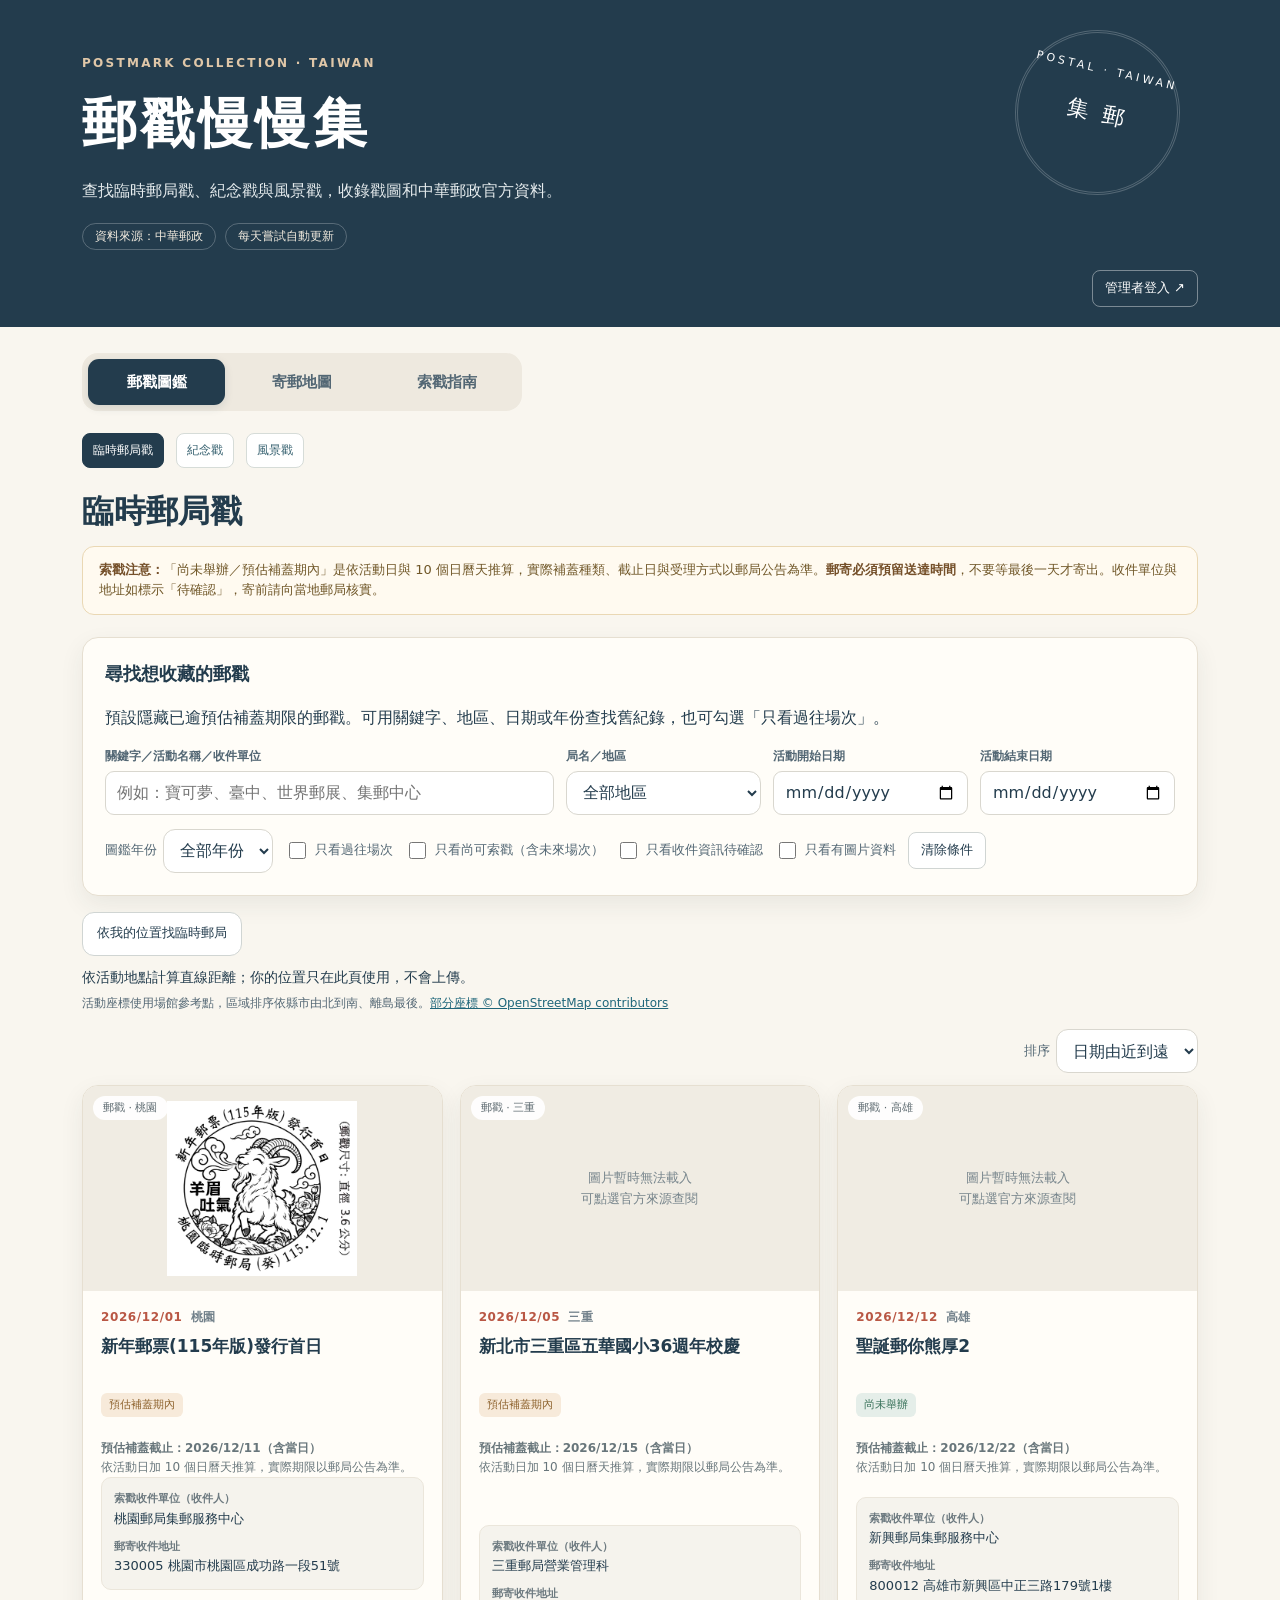
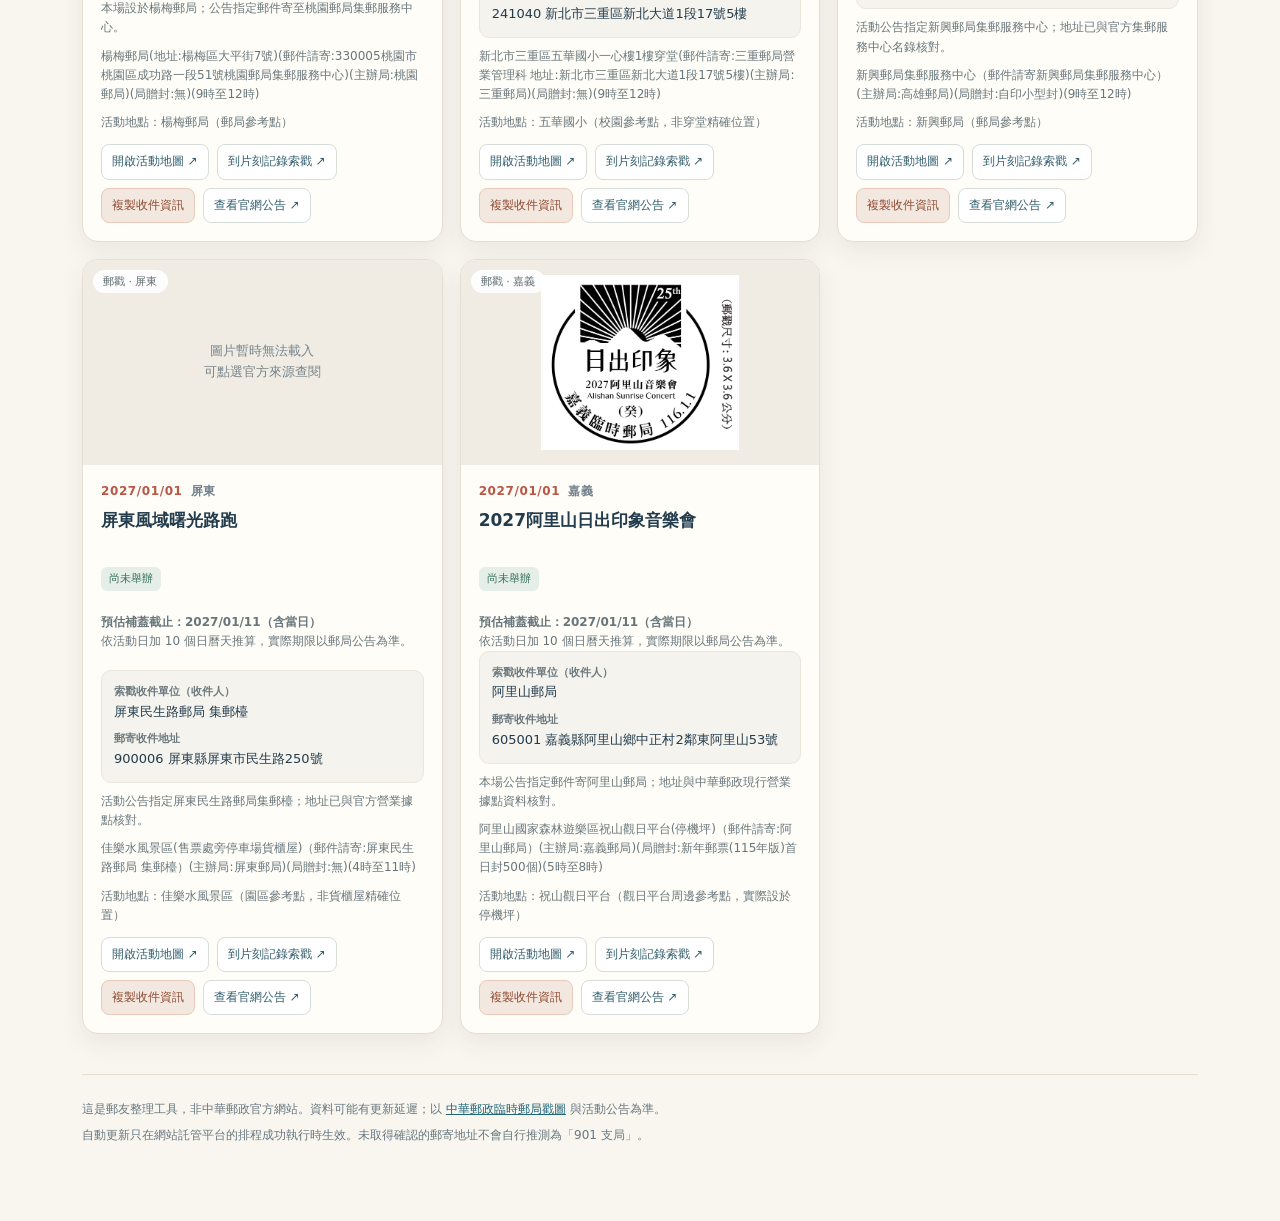
==== commit b351f8d9: "feat: add postal locations map and mail-in postmark guide" ====
--- a/index.html
+++ b/index.html
@@ -44,10 +44,12 @@
 .admin-entry{display:flex;justify-content:flex-end;margin-top:20px;font-size:13px}.admin-entry a{display:inline-block;padding:7px 12px;border:1px solid rgba(255,255,255,.4);border-radius:8px;color:white;text-decoration:none}.admin-entry a:hover{background:#36566a}.headwrap{padding-top:54px;padding-bottom:20px}@media(max-width:620px){.headwrap{padding-top:32px;padding-bottom:18px}.admin-entry{margin-top:18px}.admin-entry a{padding:7px 10px}}
 .list-tools{display:flex;justify-content:space-between;align-items:center;gap:12px;margin-top:16px}.list-tools p{margin:0}.list-tools .tick{margin-left:auto;flex-shrink:0}.list-tools select{font:inherit;min-height:44px;max-width:100%}.activity-location{margin-top:16px}.activity-location .location-actions{gap:8px}.activity-location button{border-radius:12px;padding:9px 14px;min-height:44px}.location-credit{font-size:12px;color:var(--ink2);margin:6px 0 0}.list-tools select{font-size:16px}#grid{margin-top:12px}
 </style>
+<link rel="stylesheet" href="site-sections.css?v=20261118">
 </head>
 <body>
 <header><div class="headwrap"><div class="postmark">集 郵</div><div class="eyebrow">POSTMARK COLLECTION · TAIWAN</div><h1>郵戳慢慢集</h1><p class="subtitle">查找臨時郵局戳、紀念戳與風景戳，收錄戳圖和中華郵政官方資料。</p><div class="headmeta"><span>資料來源：中華郵政</span><span>每天嘗試自動更新</span></div><div class="admin-entry"><a href="https://postmark-admin.joas0123.workers.dev/admin" target="_blank" rel="noopener noreferrer" title="以 GitHub 帳號登入郵戳管理區">管理者登入 ↗</a></div></div></header>
 <main>
+<nav class="primary-nav" aria-label="網站功能"><a href="index.html" aria-current="page">郵戳圖鑑</a><a href="map.html">寄郵地圖</a><a href="guide.html">索戳指南</a></nav>
 <nav class="rowfilter category-nav" aria-label="郵戳分類"><a class="action" href="./" aria-current="page">臨時郵局戳</a><a class="action" href="catalog.html?type=commemorative">紀念戳</a><a class="action" href="catalog.html?type=scenic">風景戳</a></nav>
 <h2 class="category-title">臨時郵局戳</h2>
 <div class="info"><b>索戳注意：</b>「尚未舉辦／預估補蓋期內」是依活動日與 10 個日曆天推算，實際補蓋種類、截止日與受理方式以郵局公告為準。<b>郵寄必須預留送達時間</b>，不要等最後一天才寄出。收件單位與地址如標示「待確認」，寄前請向當地郵局核實。</div>
--- a/site-sections.css
+++ b/site-sections.css
@@ -0,0 +1,4 @@
+
+.primary-nav{display:flex;gap:8px;margin:0 0 22px;padding:6px;background:#eee9df;border-radius:16px;max-width:440px}.primary-nav a{flex:1;text-align:center;text-decoration:none;border-radius:11px;padding:11px 12px;color:#536774;font-size:15px;font-weight:700;white-space:nowrap}.primary-nav a[aria-current="page"]{background:#233c4d;color:white;box-shadow:0 3px 9px #233c4d20}.primary-nav a:hover{background:#fffdf8;color:#233c4d}
+.page-intro{margin-bottom:22px}.page-intro h2{font-size:clamp(26px,4vw,34px);margin:0 0 6px}.page-intro p{color:#536774;margin:0}.panel{background:#fffdf8;border:1px solid #e6dfd1;border-radius:20px;padding:24px;margin-bottom:16px;box-shadow:0 9px 25px #2b363613}.map-filters{display:grid;grid-template-columns:minmax(0,2fr) minmax(140px,1fr);gap:16px}.map-filters label{display:flex;flex-direction:column;gap:6px;font-weight:700}.map-filters input,.map-filters select,textarea{width:100%;min-width:0;border:1px solid #d9d7cf;border-radius:12px;padding:12px;background:white;color:#233c4d;font:inherit}.map-actions{display:flex;flex-wrap:wrap;gap:10px;margin-top:16px}.pill{display:inline-flex;gap:7px;align-items:center;border:1px solid #d9d7cf;border-radius:24px;padding:9px 14px;background:white;cursor:pointer}.pill input{accent-color:#233c4d;width:17px;height:17px}.pill:has(input:checked){background:#e5eee9;border-color:#b5c9c0}.map-layout{display:grid;grid-template-columns:minmax(0,1.15fr) minmax(0,1fr);gap:18px;align-items:start}.map-shell{position:sticky;top:12px;border:1px solid #e6dfd1;border-radius:20px;overflow:hidden;background:#eee9df}.map-canvas{height:520px;display:grid;place-items:center;text-align:center;padding:24px}.map-canvas.leaflet-container{display:block;padding:0}.map-hint{padding:12px 16px;background:#fffdf8;font-size:13px;color:#536774;margin:0}.place-list{display:grid;gap:12px}.place-card{border:1px solid #e6dfd1;border-radius:17px;padding:18px;background:#fffdf8;overflow-wrap:anywhere}.place-card h3{font-size:18px;margin:6px 0}.place-card p{margin:6px 0;color:#536774;font-size:14px;white-space:pre-line}.place-tag{font-size:12px;font-weight:700;color:#536774}.place-tag.offices{color:#336b5a}.place-tag.mailboxes{color:#b95744}.place-tag.lockers{color:#426ab0}.place-card .action{font-size:14px;min-height:40px}.map-status{font-size:14px;color:#536774;margin:12px 0}.guide-grid{display:grid;grid-template-columns:repeat(3,minmax(0,1fr));gap:16px;margin-bottom:22px}.guide-grid .panel{margin:0}.guide-grid h3{margin-top:8px}.step-no{color:#b95744;font-weight:800;letter-spacing:.1em}.guide-steps{padding-left:24px}.guide-steps li{padding:4px 0 12px 8px}.guide-steps b{display:block}.guide-note{border-left:4px solid #b95744;background:#f7efe4;border-radius:0 12px 12px 0;padding:14px 18px}.checklist label{display:block;margin:12px 0}.checklist input{width:18px;height:18px;accent-color:#336b5a;vertical-align:middle;margin-right:8px}.guide-columns{display:grid;grid-template-columns:1fr 1fr;gap:18px}.guide-columns .panel{height:fit-content}details{border-top:1px solid #e6dfd1;padding:14px 0}summary{cursor:pointer;font-weight:700}textarea{min-height:230px;resize:vertical;line-height:1.8}.sources{font-size:13px;color:#536774;line-height:1.9}.sources a{margin-right:14px}.map-footer{margin-top:24px}.empty-state{padding:24px;border:1px dashed #c6c8c0;border-radius:16px;background:#fffdf8}.action:disabled{opacity:.55;cursor:wait}
+@media(max-width:760px){.map-layout,.guide-columns{grid-template-columns:1fr}.map-shell{position:relative;top:auto}.map-canvas{height:350px}.guide-grid{grid-template-columns:1fr}.panel{padding:18px}.map-filters{grid-template-columns:1fr}.primary-nav{width:100%;max-width:none}.primary-nav a{padding:10px 5px;font-size:14px}}
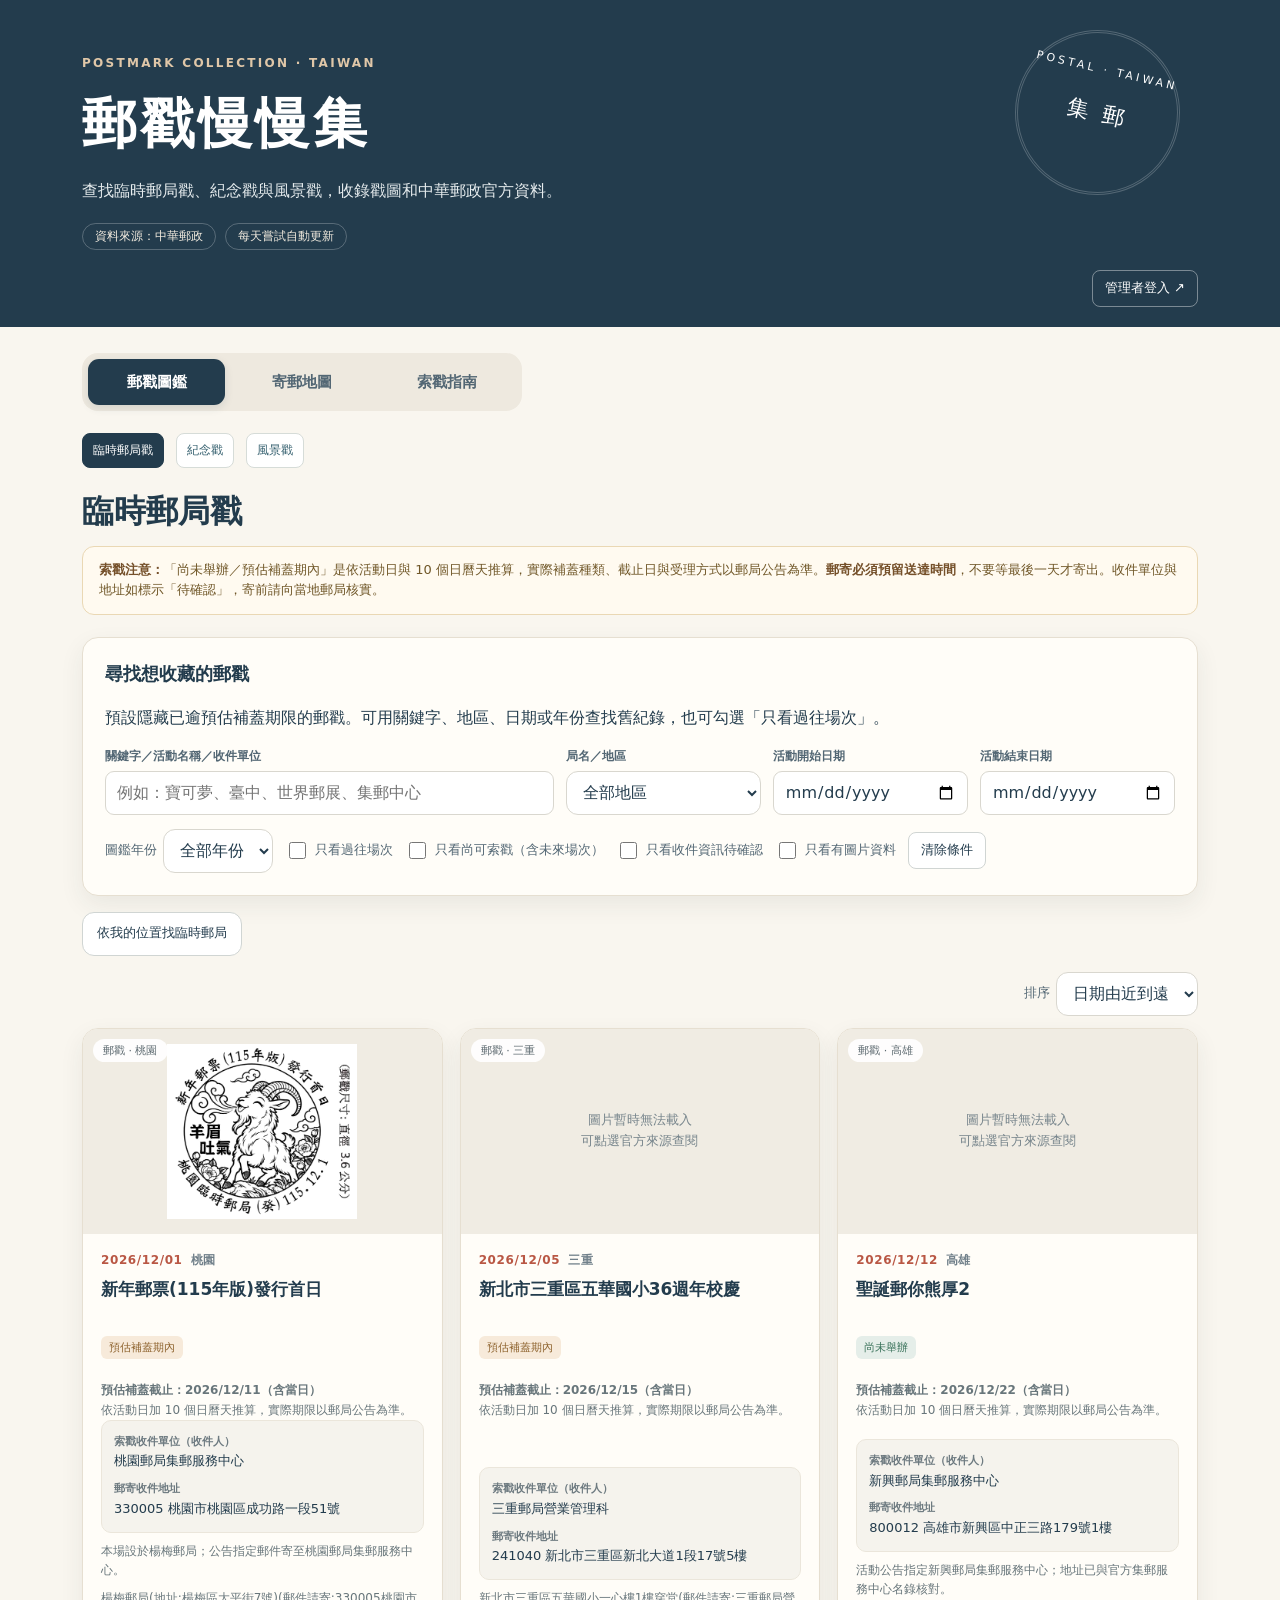
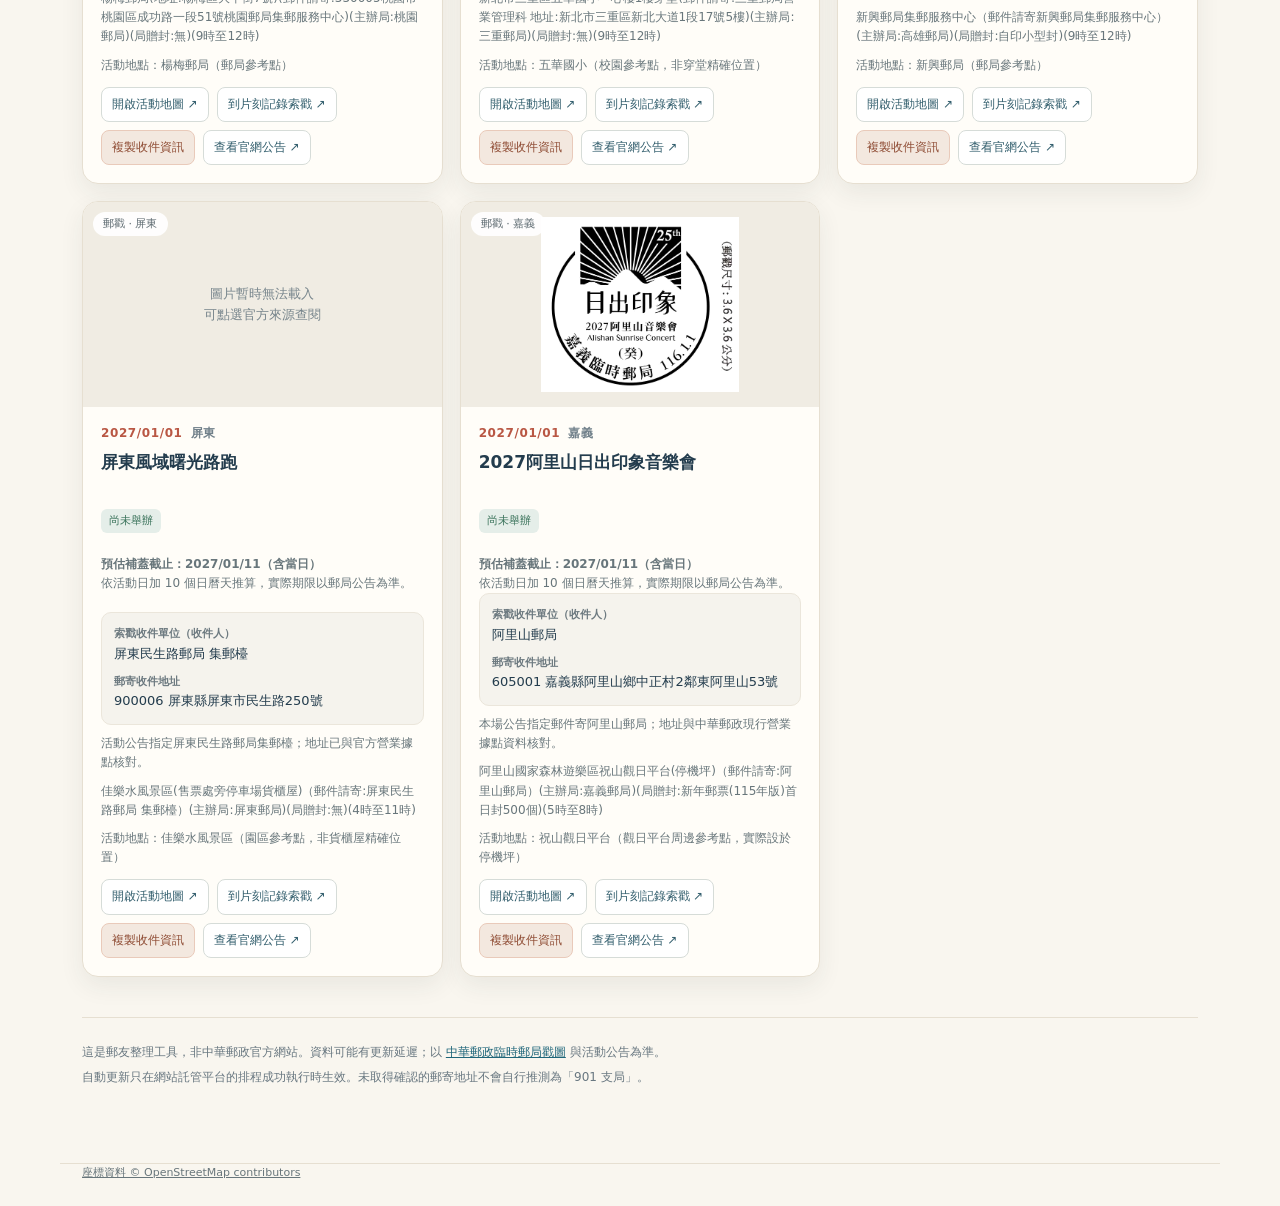
==== commit f95f02ef: "style: remove persistent location explanations and move attribution to footer" ====
--- a/index.html
+++ b/index.html
@@ -43,6 +43,8 @@
 
 .admin-entry{display:flex;justify-content:flex-end;margin-top:20px;font-size:13px}.admin-entry a{display:inline-block;padding:7px 12px;border:1px solid rgba(255,255,255,.4);border-radius:8px;color:white;text-decoration:none}.admin-entry a:hover{background:#36566a}.headwrap{padding-top:54px;padding-bottom:20px}@media(max-width:620px){.headwrap{padding-top:32px;padding-bottom:18px}.admin-entry{margin-top:18px}.admin-entry a{padding:7px 10px}}
 .list-tools{display:flex;justify-content:space-between;align-items:center;gap:12px;margin-top:16px}.list-tools p{margin:0}.list-tools .tick{margin-left:auto;flex-shrink:0}.list-tools select{font:inherit;min-height:44px;max-width:100%}.activity-location{margin-top:16px}.activity-location .location-actions{gap:8px}.activity-location button{border-radius:12px;padding:9px 14px;min-height:44px}.location-credit{font-size:12px;color:var(--ink2);margin:6px 0 0}.list-tools select{font-size:16px}#grid{margin-top:12px}
+
+#activity-location-status:empty{display:none}.location-source{max-width:1160px;margin:0 auto;padding:0 22px 24px;font-size:11px}.location-source a{color:#68767b}
 </style>
 <link rel="stylesheet" href="site-sections.css?v=20261118">
 </head>
@@ -54,13 +56,14 @@
 <h2 class="category-title">臨時郵局戳</h2>
 <div class="info"><b>索戳注意：</b>「尚未舉辦／預估補蓋期內」是依活動日與 10 個日曆天推算，實際補蓋種類、截止日與受理方式以郵局公告為準。<b>郵寄必須預留送達時間</b>，不要等最後一天才寄出。收件單位與地址如標示「待確認」，寄前請向當地郵局核實。</div>
 <section class="filters" aria-label="查詢條件"><h2>尋找想收藏的郵戳</h2><p>預設隱藏已逾預估補蓋期限的郵戳。可用關鍵字、地區、日期或年份查找舊紀錄，也可勾選「只看過往場次」。</p><div class="fields"><div class="field"><label for="kw">關鍵字／活動名稱／收件單位</label><input id="kw" type="search" placeholder="例如：寶可夢、臺中、世界郵展、集郵中心" /></div><div class="field"><label for="region">局名／地區</label><select id="region"><option value="">全部地區</option></select></div><div class="field"><label for="from">活動開始日期</label><input id="from" type="date" /></div><div class="field"><label for="to">活動結束日期</label><input id="to" type="date" /></div></div><div class="rowfilter"><label class="tick">圖鑑年份 <select id="year"><option value="">全部年份</option></select></label><label class="tick"><input type="checkbox" id="history" />只看過往場次</label><label class="tick"><input type="checkbox" id="active" />只看尚可索戳（含未來場次）</label><label class="tick"><input type="checkbox" id="pending" />只看收件資訊待確認</label><label class="tick"><input type="checkbox" id="pics" />只看有圖片資料</label><button class="plainbtn" id="reset" type="button">清除條件</button></div></section>
-<div class="activity-location"><div class="location-actions"><button type="button" class="plainbtn" id="locate-activity" disabled>依我的位置找臨時郵局</button><button type="button" class="plainbtn" id="clear-activity-location" hidden>清除定位</button></div><p id="activity-location-status" class="location-status" role="status">正在載入活動地點…</p><p class="location-credit">活動座標使用場館參考點，區域排序依縣市由北到南、離島最後。<a href="https://www.openstreetmap.org/copyright" target="_blank" rel="noopener noreferrer">部分座標 © OpenStreetMap contributors</a></p></div><div class="list-tools"><p id="public-status" role="status">正在讀取郵戳清單…</p><label class="tick" for="sort">排序 <select id="sort"><option value="asc">日期由近到遠</option><option value="desc">日期由遠到近</option><option value="area">地區北到南</option><option value="nearby" id="nearby-option" disabled>距離近到遠</option></select></label></div><div id="grid" class="cards" aria-live="polite"></div><div id="empty" class="empty" hidden>找不到符合條件的郵戳。試試清除日期或地區條件。</div>
+<div class="activity-location"><div class="location-actions"><button type="button" class="plainbtn" id="locate-activity" disabled>依我的位置找臨時郵局</button><button type="button" class="plainbtn" id="clear-activity-location" hidden>清除定位</button></div><p id="activity-location-status" class="location-status" role="status"></p></div><div class="list-tools"><p id="public-status" role="status">正在讀取郵戳清單…</p><label class="tick" for="sort">排序 <select id="sort"><option value="asc">日期由近到遠</option><option value="desc">日期由遠到近</option><option value="area">地區北到南</option><option value="nearby" id="nearby-option" disabled>距離近到遠</option></select></label></div><div id="grid" class="cards" aria-live="polite"></div><div id="empty" class="empty" hidden>找不到符合條件的郵戳。試試清除日期或地區條件。</div>
 <footer><p>這是郵友整理工具，非中華郵政官方網站。資料可能有更新延遲；以 <a href="https://www.post.gov.tw/post/internet/Philately/index.jsp?ID=507" target="_blank" rel="noopener">中華郵政臨時郵局戳圖</a> 與活動公告為準。</p><p>自動更新只在網站託管平台的排程成功執行時生效。未取得確認的郵寄地址不會自行推測為「901 支局」。</p></footer>
 </main>
+<footer class="location-source"><a href="https://www.openstreetmap.org/copyright" target="_blank" rel="noopener noreferrer">座標資料 © OpenStreetMap contributors</a></footer>
 
 <dialog id="viewer" aria-label="郵戳圖片放大檢視"><div class="modal-head"><h2 id="modalTitle"></h2><button id="closeModal" type="button" aria-label="關閉">×</button></div><div class="modal-body"><img id="modalImage" alt="放大的郵戳圖案" /><div class="modal-foot"><button type="button" id="prevImg">← 上一張</button><button type="button" id="nextImg">下一張 →</button></div><p class="err" id="modalErr"></p></div></dialog>
 <script src="activity-tools.js?v=20261117"></script>
-<script src="activity-controls.js?v=20261117"></script>
+<script src="activity-controls.js?v=20261118-clean"></script>
 <script>
 (()=>{'use strict';const $=id=>document.getElementById(id);let records=[],shown=[],current=0;let loaded=false;
 const todayTaiwan=()=>{const parts=new Intl.DateTimeFormat('en-US',{timeZone:'Asia/Taipei',year:'numeric',month:'2-digit',day:'2-digit'}).formatToParts(new Date());const obj=Object.fromEntries(parts.map(p=>[p.type,p.value]));return `${obj.year}-${obj.month}-${obj.day}`};
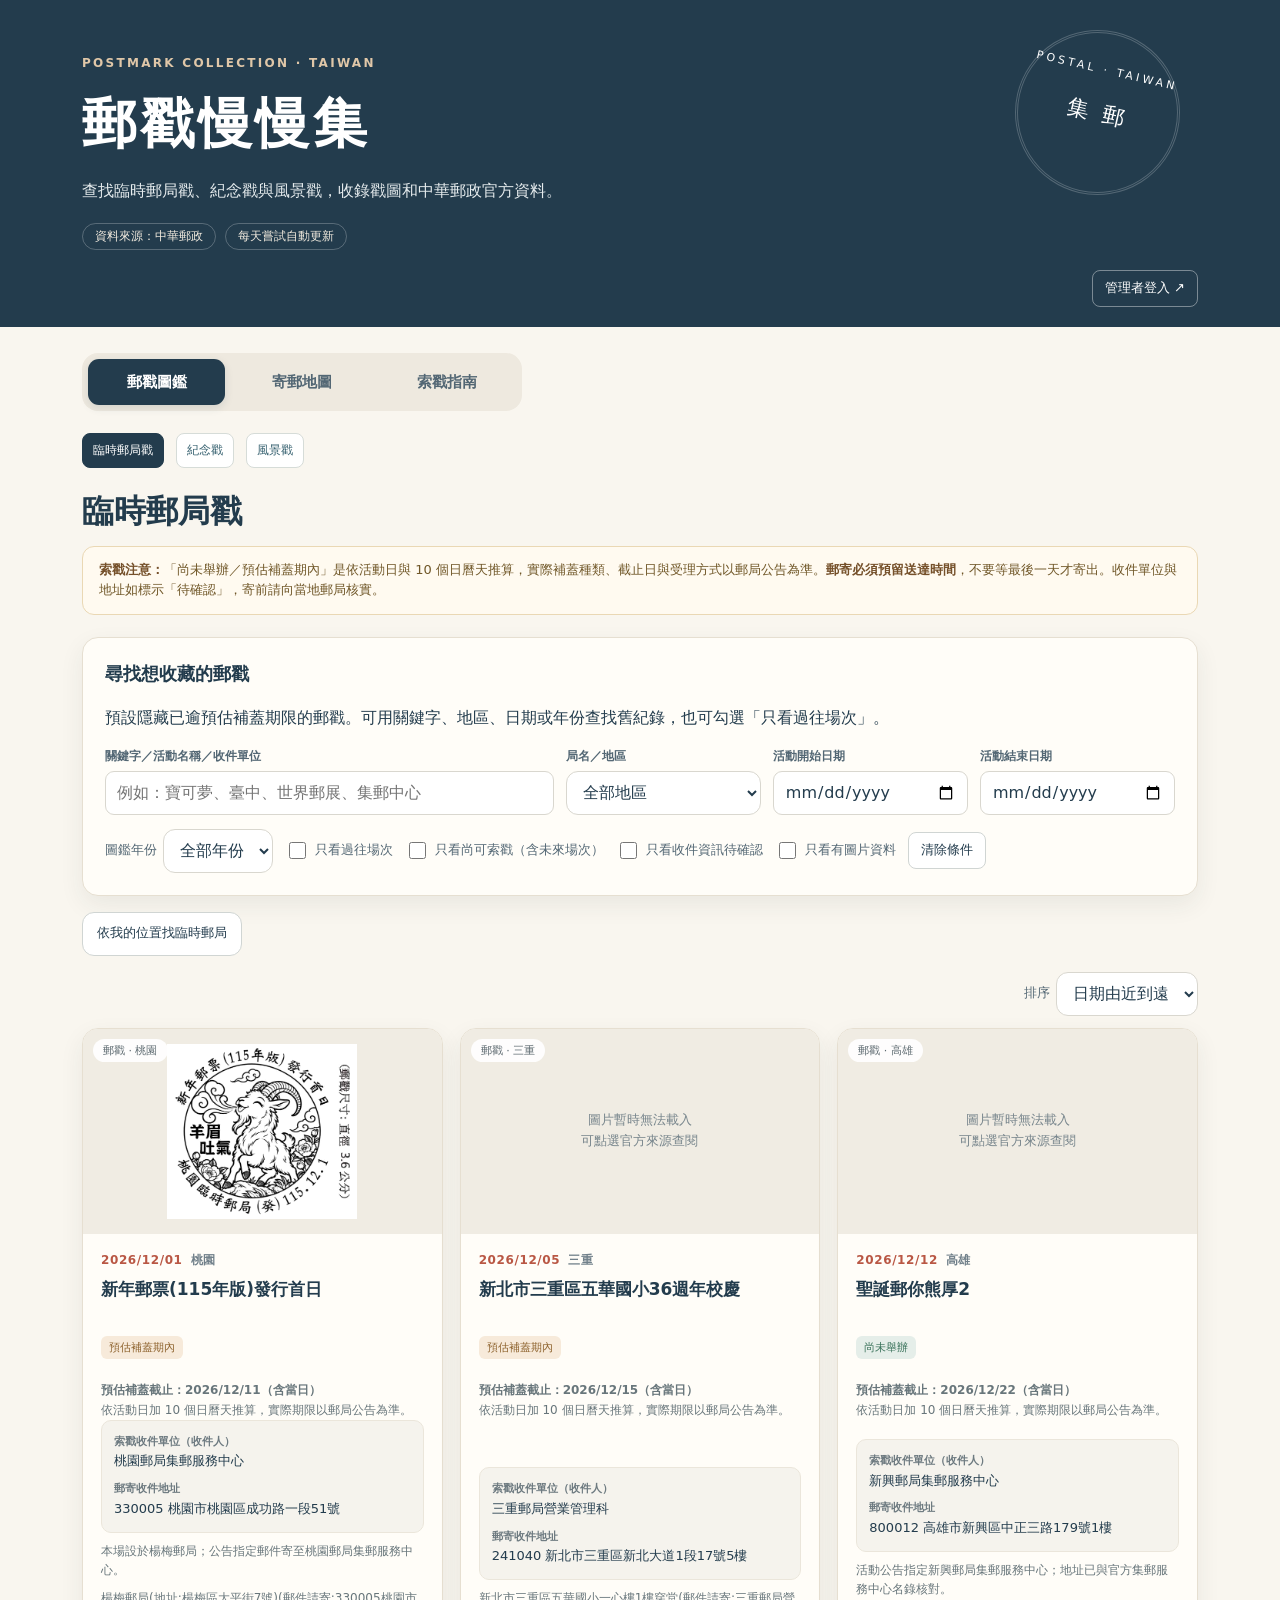
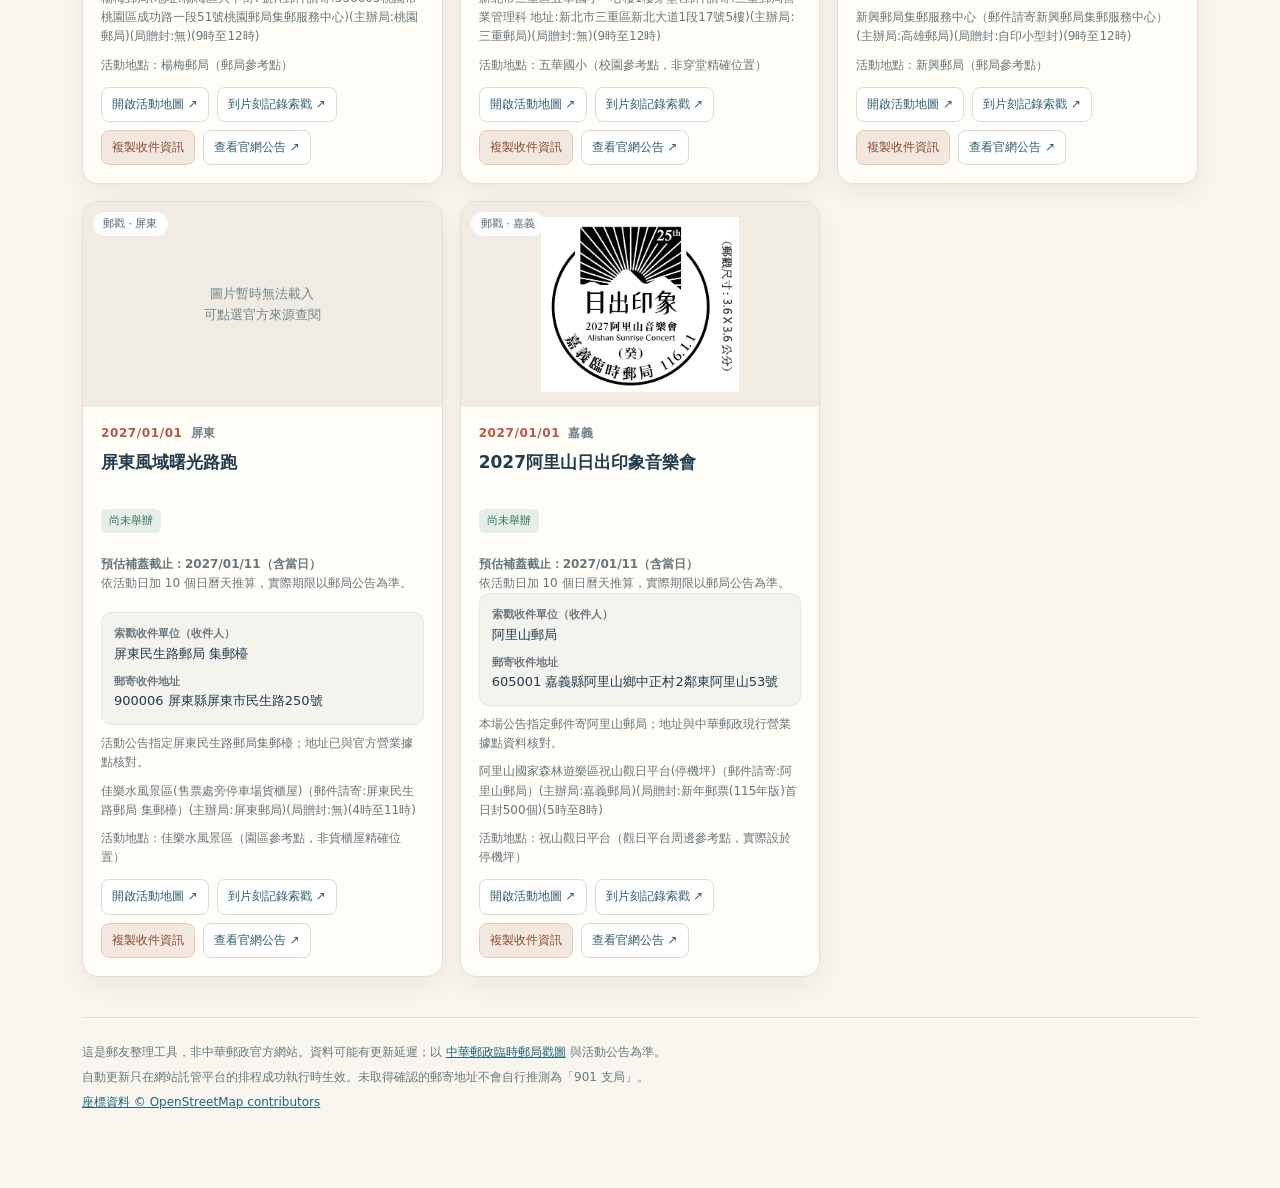
==== commit a2184ba4: "style: merge coordinate attribution into existing footer" ====
--- a/index.html
+++ b/index.html
@@ -44,7 +44,7 @@
 .admin-entry{display:flex;justify-content:flex-end;margin-top:20px;font-size:13px}.admin-entry a{display:inline-block;padding:7px 12px;border:1px solid rgba(255,255,255,.4);border-radius:8px;color:white;text-decoration:none}.admin-entry a:hover{background:#36566a}.headwrap{padding-top:54px;padding-bottom:20px}@media(max-width:620px){.headwrap{padding-top:32px;padding-bottom:18px}.admin-entry{margin-top:18px}.admin-entry a{padding:7px 10px}}
 .list-tools{display:flex;justify-content:space-between;align-items:center;gap:12px;margin-top:16px}.list-tools p{margin:0}.list-tools .tick{margin-left:auto;flex-shrink:0}.list-tools select{font:inherit;min-height:44px;max-width:100%}.activity-location{margin-top:16px}.activity-location .location-actions{gap:8px}.activity-location button{border-radius:12px;padding:9px 14px;min-height:44px}.location-credit{font-size:12px;color:var(--ink2);margin:6px 0 0}.list-tools select{font-size:16px}#grid{margin-top:12px}
 
-#activity-location-status:empty{display:none}.location-source{max-width:1160px;margin:0 auto;padding:0 22px 24px;font-size:11px}.location-source a{color:#68767b}
+#activity-location-status:empty{display:none}
 </style>
 <link rel="stylesheet" href="site-sections.css?v=20261118">
 </head>
@@ -57,9 +57,8 @@
 <div class="info"><b>索戳注意：</b>「尚未舉辦／預估補蓋期內」是依活動日與 10 個日曆天推算，實際補蓋種類、截止日與受理方式以郵局公告為準。<b>郵寄必須預留送達時間</b>，不要等最後一天才寄出。收件單位與地址如標示「待確認」，寄前請向當地郵局核實。</div>
 <section class="filters" aria-label="查詢條件"><h2>尋找想收藏的郵戳</h2><p>預設隱藏已逾預估補蓋期限的郵戳。可用關鍵字、地區、日期或年份查找舊紀錄，也可勾選「只看過往場次」。</p><div class="fields"><div class="field"><label for="kw">關鍵字／活動名稱／收件單位</label><input id="kw" type="search" placeholder="例如：寶可夢、臺中、世界郵展、集郵中心" /></div><div class="field"><label for="region">局名／地區</label><select id="region"><option value="">全部地區</option></select></div><div class="field"><label for="from">活動開始日期</label><input id="from" type="date" /></div><div class="field"><label for="to">活動結束日期</label><input id="to" type="date" /></div></div><div class="rowfilter"><label class="tick">圖鑑年份 <select id="year"><option value="">全部年份</option></select></label><label class="tick"><input type="checkbox" id="history" />只看過往場次</label><label class="tick"><input type="checkbox" id="active" />只看尚可索戳（含未來場次）</label><label class="tick"><input type="checkbox" id="pending" />只看收件資訊待確認</label><label class="tick"><input type="checkbox" id="pics" />只看有圖片資料</label><button class="plainbtn" id="reset" type="button">清除條件</button></div></section>
 <div class="activity-location"><div class="location-actions"><button type="button" class="plainbtn" id="locate-activity" disabled>依我的位置找臨時郵局</button><button type="button" class="plainbtn" id="clear-activity-location" hidden>清除定位</button></div><p id="activity-location-status" class="location-status" role="status"></p></div><div class="list-tools"><p id="public-status" role="status">正在讀取郵戳清單…</p><label class="tick" for="sort">排序 <select id="sort"><option value="asc">日期由近到遠</option><option value="desc">日期由遠到近</option><option value="area">地區北到南</option><option value="nearby" id="nearby-option" disabled>距離近到遠</option></select></label></div><div id="grid" class="cards" aria-live="polite"></div><div id="empty" class="empty" hidden>找不到符合條件的郵戳。試試清除日期或地區條件。</div>
-<footer><p>這是郵友整理工具，非中華郵政官方網站。資料可能有更新延遲；以 <a href="https://www.post.gov.tw/post/internet/Philately/index.jsp?ID=507" target="_blank" rel="noopener">中華郵政臨時郵局戳圖</a> 與活動公告為準。</p><p>自動更新只在網站託管平台的排程成功執行時生效。未取得確認的郵寄地址不會自行推測為「901 支局」。</p></footer>
+<footer><p>這是郵友整理工具，非中華郵政官方網站。資料可能有更新延遲；以 <a href="https://www.post.gov.tw/post/internet/Philately/index.jsp?ID=507" target="_blank" rel="noopener">中華郵政臨時郵局戳圖</a> 與活動公告為準。</p><p>自動更新只在網站託管平台的排程成功執行時生效。未取得確認的郵寄地址不會自行推測為「901 支局」。</p><p><a href="https://www.openstreetmap.org/copyright" target="_blank" rel="noopener noreferrer">座標資料 © OpenStreetMap contributors</a></p></footer>
 </main>
-<footer class="location-source"><a href="https://www.openstreetmap.org/copyright" target="_blank" rel="noopener noreferrer">座標資料 © OpenStreetMap contributors</a></footer>
 
 <dialog id="viewer" aria-label="郵戳圖片放大檢視"><div class="modal-head"><h2 id="modalTitle"></h2><button id="closeModal" type="button" aria-label="關閉">×</button></div><div class="modal-body"><img id="modalImage" alt="放大的郵戳圖案" /><div class="modal-foot"><button type="button" id="prevImg">← 上一張</button><button type="button" id="nextImg">下一張 →</button></div><p class="err" id="modalErr"></p></div></dialog>
 <script src="activity-tools.js?v=20261117"></script>
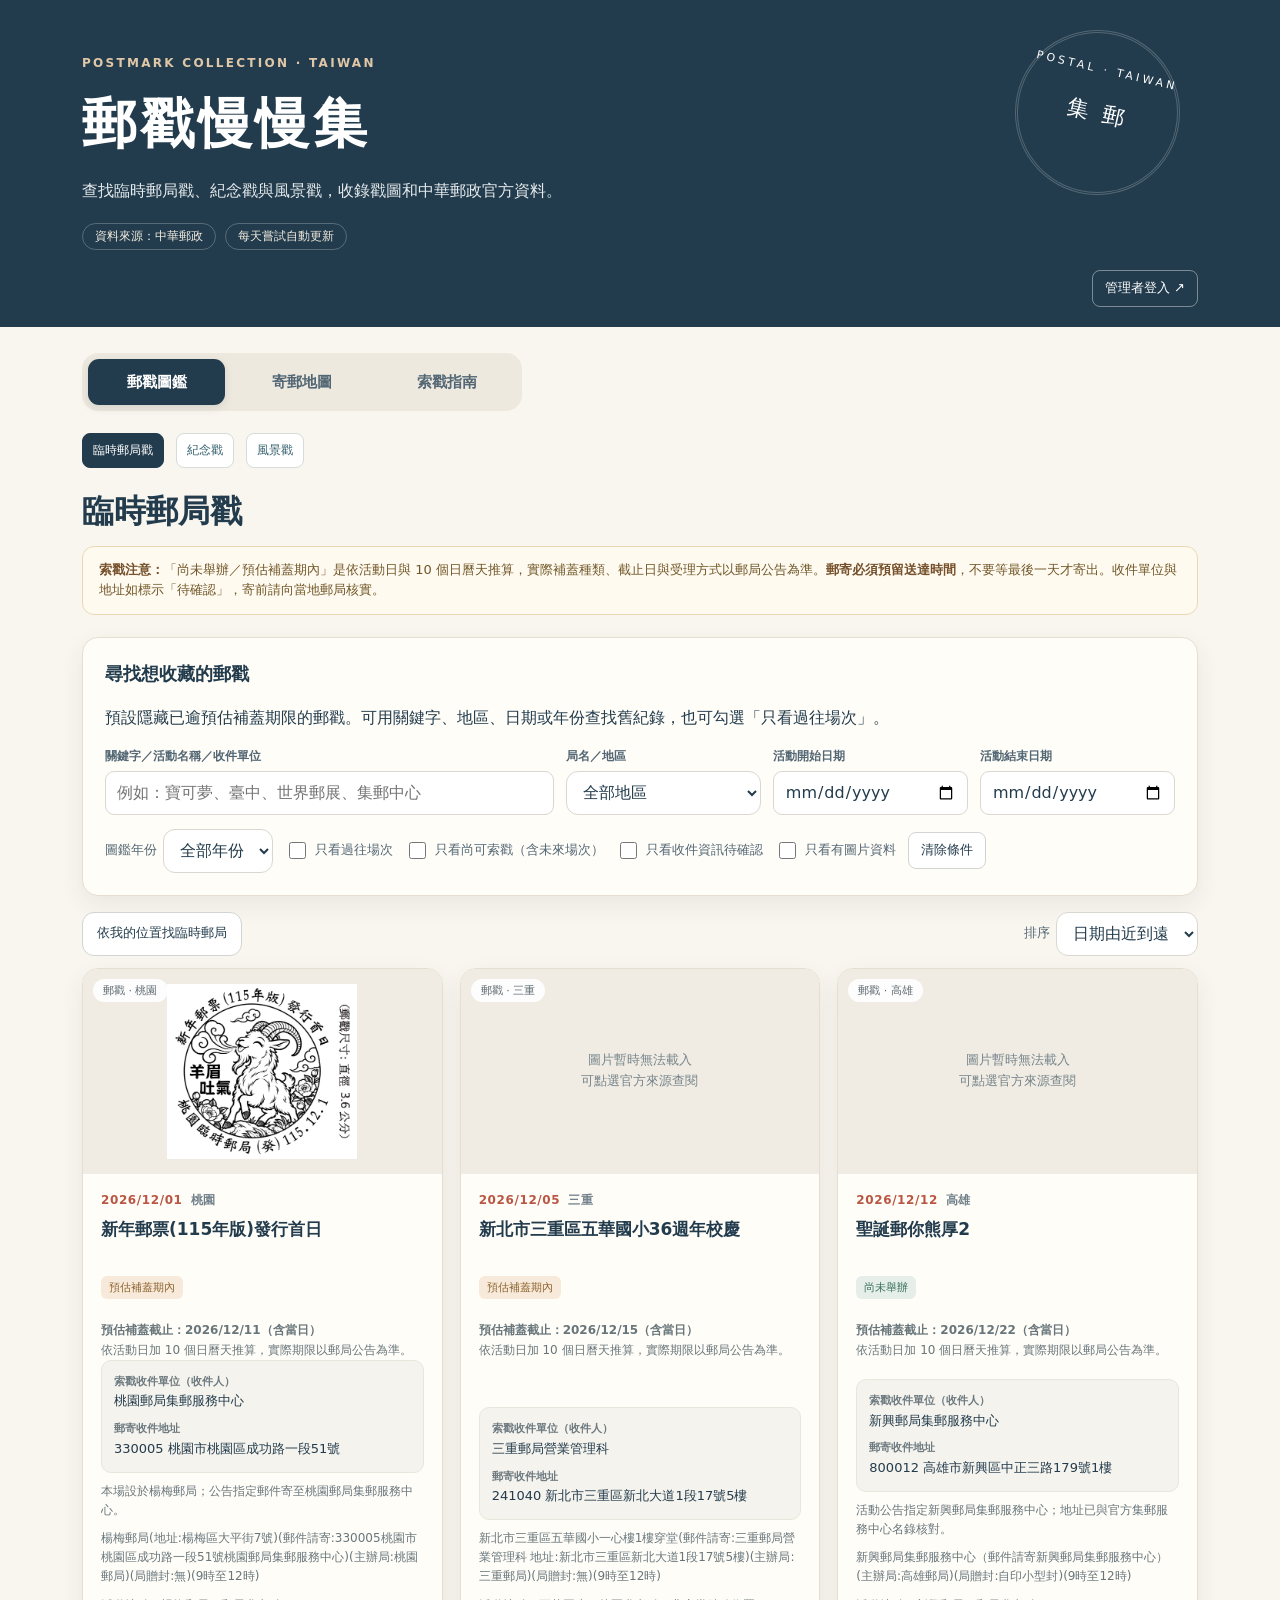
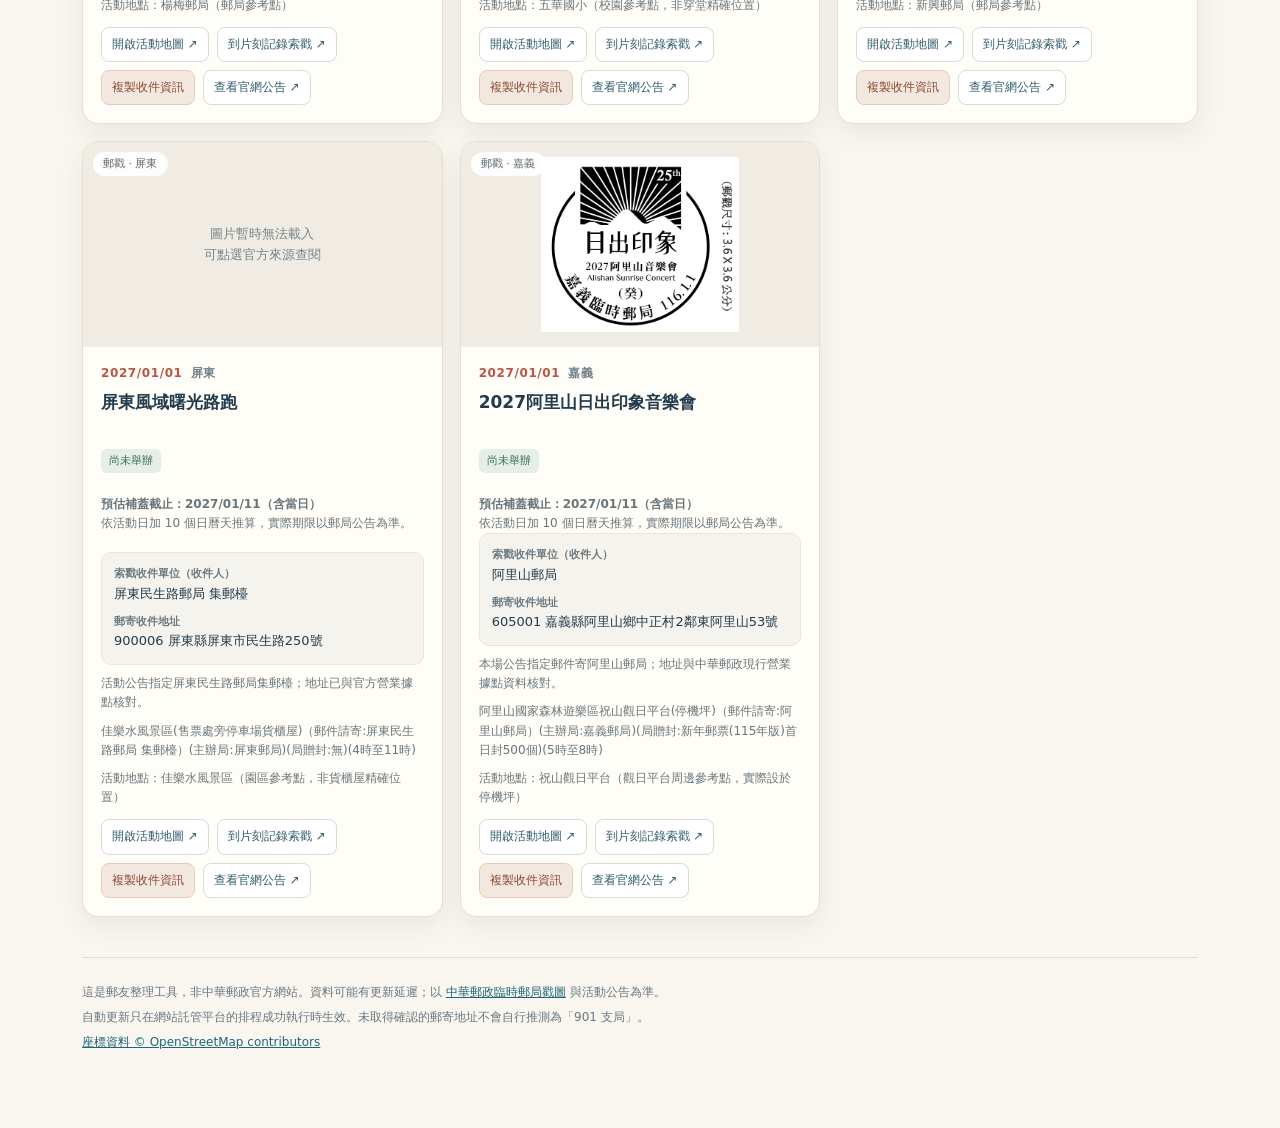
==== commit 885f1e6f: "feat: introduce postmarks and distinguish actual mailing from return-envelope collection" ====
--- a/index.html
+++ b/index.html
@@ -45,6 +45,9 @@
 .list-tools{display:flex;justify-content:space-between;align-items:center;gap:12px;margin-top:16px}.list-tools p{margin:0}.list-tools .tick{margin-left:auto;flex-shrink:0}.list-tools select{font:inherit;min-height:44px;max-width:100%}.activity-location{margin-top:16px}.activity-location .location-actions{gap:8px}.activity-location button{border-radius:12px;padding:9px 14px;min-height:44px}.location-credit{font-size:12px;color:var(--ink2);margin:6px 0 0}.list-tools select{font-size:16px}#grid{margin-top:12px}
 
 #activity-location-status:empty{display:none}
+
+.activity-toolbar{display:flex;align-items:center;justify-content:space-between;gap:16px;margin-top:16px}.activity-toolbar .activity-location,.activity-toolbar .list-tools{margin-top:0}.activity-toolbar .activity-location{min-width:0}.activity-toolbar .list-tools{flex-shrink:0}.activity-toolbar .location-status{margin-bottom:0}
+@media(max-width:620px){.activity-toolbar{gap:8px;align-items:flex-start}.activity-toolbar .activity-location{flex:1}.activity-toolbar .plainbtn{font-size:12px;padding:9px 10px}.activity-toolbar .list-tools .tick{gap:4px;font-size:12px}.activity-toolbar select{width:132px;padding:8px;font-size:14px}.activity-toolbar .location-actions{gap:6px}.activity-toolbar .location-status{font-size:12px}}
 </style>
 <link rel="stylesheet" href="site-sections.css?v=20261118">
 </head>
@@ -56,7 +59,7 @@
 <h2 class="category-title">臨時郵局戳</h2>
 <div class="info"><b>索戳注意：</b>「尚未舉辦／預估補蓋期內」是依活動日與 10 個日曆天推算，實際補蓋種類、截止日與受理方式以郵局公告為準。<b>郵寄必須預留送達時間</b>，不要等最後一天才寄出。收件單位與地址如標示「待確認」，寄前請向當地郵局核實。</div>
 <section class="filters" aria-label="查詢條件"><h2>尋找想收藏的郵戳</h2><p>預設隱藏已逾預估補蓋期限的郵戳。可用關鍵字、地區、日期或年份查找舊紀錄，也可勾選「只看過往場次」。</p><div class="fields"><div class="field"><label for="kw">關鍵字／活動名稱／收件單位</label><input id="kw" type="search" placeholder="例如：寶可夢、臺中、世界郵展、集郵中心" /></div><div class="field"><label for="region">局名／地區</label><select id="region"><option value="">全部地區</option></select></div><div class="field"><label for="from">活動開始日期</label><input id="from" type="date" /></div><div class="field"><label for="to">活動結束日期</label><input id="to" type="date" /></div></div><div class="rowfilter"><label class="tick">圖鑑年份 <select id="year"><option value="">全部年份</option></select></label><label class="tick"><input type="checkbox" id="history" />只看過往場次</label><label class="tick"><input type="checkbox" id="active" />只看尚可索戳（含未來場次）</label><label class="tick"><input type="checkbox" id="pending" />只看收件資訊待確認</label><label class="tick"><input type="checkbox" id="pics" />只看有圖片資料</label><button class="plainbtn" id="reset" type="button">清除條件</button></div></section>
-<div class="activity-location"><div class="location-actions"><button type="button" class="plainbtn" id="locate-activity" disabled>依我的位置找臨時郵局</button><button type="button" class="plainbtn" id="clear-activity-location" hidden>清除定位</button></div><p id="activity-location-status" class="location-status" role="status"></p></div><div class="list-tools"><p id="public-status" role="status">正在讀取郵戳清單…</p><label class="tick" for="sort">排序 <select id="sort"><option value="asc">日期由近到遠</option><option value="desc">日期由遠到近</option><option value="area">地區北到南</option><option value="nearby" id="nearby-option" disabled>距離近到遠</option></select></label></div><div id="grid" class="cards" aria-live="polite"></div><div id="empty" class="empty" hidden>找不到符合條件的郵戳。試試清除日期或地區條件。</div>
+<div class="activity-toolbar"><div class="activity-location"><div class="location-actions"><button type="button" class="plainbtn" id="locate-activity" disabled>依我的位置找臨時郵局</button><button type="button" class="plainbtn" id="clear-activity-location" hidden>清除定位</button></div><p id="activity-location-status" class="location-status" role="status"></p></div><div class="list-tools"><p id="public-status" role="status">正在讀取郵戳清單…</p><label class="tick" for="sort">排序 <select id="sort"><option value="asc">日期由近到遠</option><option value="desc">日期由遠到近</option><option value="area">地區北到南</option><option value="nearby" id="nearby-option" disabled>距離近到遠</option></select></label></div></div><div id="grid" class="cards" aria-live="polite"></div><div id="empty" class="empty" hidden>找不到符合條件的郵戳。試試清除日期或地區條件。</div>
 <footer><p>這是郵友整理工具，非中華郵政官方網站。資料可能有更新延遲；以 <a href="https://www.post.gov.tw/post/internet/Philately/index.jsp?ID=507" target="_blank" rel="noopener">中華郵政臨時郵局戳圖</a> 與活動公告為準。</p><p>自動更新只在網站託管平台的排程成功執行時生效。未取得確認的郵寄地址不會自行推測為「901 支局」。</p><p><a href="https://www.openstreetmap.org/copyright" target="_blank" rel="noopener noreferrer">座標資料 © OpenStreetMap contributors</a></p></footer>
 </main>
 
--- a/site-sections.css
+++ b/site-sections.css
@@ -2,3 +2,7 @@
 .primary-nav{display:flex;gap:8px;margin:0 0 22px;padding:6px;background:#eee9df;border-radius:16px;max-width:440px}.primary-nav a{flex:1;text-align:center;text-decoration:none;border-radius:11px;padding:11px 12px;color:#536774;font-size:15px;font-weight:700;white-space:nowrap}.primary-nav a[aria-current="page"]{background:#233c4d;color:white;box-shadow:0 3px 9px #233c4d20}.primary-nav a:hover{background:#fffdf8;color:#233c4d}
 .page-intro{margin-bottom:22px}.page-intro h2{font-size:clamp(26px,4vw,34px);margin:0 0 6px}.page-intro p{color:#536774;margin:0}.panel{background:#fffdf8;border:1px solid #e6dfd1;border-radius:20px;padding:24px;margin-bottom:16px;box-shadow:0 9px 25px #2b363613}.map-filters{display:grid;grid-template-columns:minmax(0,2fr) minmax(140px,1fr);gap:16px}.map-filters label{display:flex;flex-direction:column;gap:6px;font-weight:700}.map-filters input,.map-filters select,textarea{width:100%;min-width:0;border:1px solid #d9d7cf;border-radius:12px;padding:12px;background:white;color:#233c4d;font:inherit}.map-actions{display:flex;flex-wrap:wrap;gap:10px;margin-top:16px}.pill{display:inline-flex;gap:7px;align-items:center;border:1px solid #d9d7cf;border-radius:24px;padding:9px 14px;background:white;cursor:pointer}.pill input{accent-color:#233c4d;width:17px;height:17px}.pill:has(input:checked){background:#e5eee9;border-color:#b5c9c0}.map-layout{display:grid;grid-template-columns:minmax(0,1.15fr) minmax(0,1fr);gap:18px;align-items:start}.map-shell{position:sticky;top:12px;border:1px solid #e6dfd1;border-radius:20px;overflow:hidden;background:#eee9df}.map-canvas{height:520px;display:grid;place-items:center;text-align:center;padding:24px}.map-canvas.leaflet-container{display:block;padding:0}.map-hint{padding:12px 16px;background:#fffdf8;font-size:13px;color:#536774;margin:0}.place-list{display:grid;gap:12px}.place-card{border:1px solid #e6dfd1;border-radius:17px;padding:18px;background:#fffdf8;overflow-wrap:anywhere}.place-card h3{font-size:18px;margin:6px 0}.place-card p{margin:6px 0;color:#536774;font-size:14px;white-space:pre-line}.place-tag{font-size:12px;font-weight:700;color:#536774}.place-tag.offices{color:#336b5a}.place-tag.mailboxes{color:#b95744}.place-tag.lockers{color:#426ab0}.place-card .action{font-size:14px;min-height:40px}.map-status{font-size:14px;color:#536774;margin:12px 0}.guide-grid{display:grid;grid-template-columns:repeat(3,minmax(0,1fr));gap:16px;margin-bottom:22px}.guide-grid .panel{margin:0}.guide-grid h3{margin-top:8px}.step-no{color:#b95744;font-weight:800;letter-spacing:.1em}.guide-steps{padding-left:24px}.guide-steps li{padding:4px 0 12px 8px}.guide-steps b{display:block}.guide-note{border-left:4px solid #b95744;background:#f7efe4;border-radius:0 12px 12px 0;padding:14px 18px}.checklist label{display:block;margin:12px 0}.checklist input{width:18px;height:18px;accent-color:#336b5a;vertical-align:middle;margin-right:8px}.guide-columns{display:grid;grid-template-columns:1fr 1fr;gap:18px}.guide-columns .panel{height:fit-content}details{border-top:1px solid #e6dfd1;padding:14px 0}summary{cursor:pointer;font-weight:700}textarea{min-height:230px;resize:vertical;line-height:1.8}.sources{font-size:13px;color:#536774;line-height:1.9}.sources a{margin-right:14px}.map-footer{margin-top:24px}.empty-state{padding:24px;border:1px dashed #c6c8c0;border-radius:16px;background:#fffdf8}.action:disabled{opacity:.55;cursor:wait}
 @media(max-width:760px){.map-layout,.guide-columns{grid-template-columns:1fr}.map-shell{position:relative;top:auto}.map-canvas{height:350px}.guide-grid{grid-template-columns:1fr}.panel{padding:18px}.map-filters{grid-template-columns:1fr}.primary-nav{width:100%;max-width:none}.primary-nav a{padding:10px 5px;font-size:14px}}
+
+#nearby-status:empty{display:none}
+
+.postmark-basics{display:grid;grid-template-columns:repeat(2,minmax(0,1fr));gap:12px 24px}.postmark-basics h4{margin:6px 0;color:#336b5a}.postmark-basics p{margin:6px 0 14px}.optional-note{border:0;padding:0}.optional-note summary{font-size:18px}.optional-note[open] summary{margin-bottom:16px}@media(max-width:620px){.postmark-basics{grid-template-columns:1fr}}
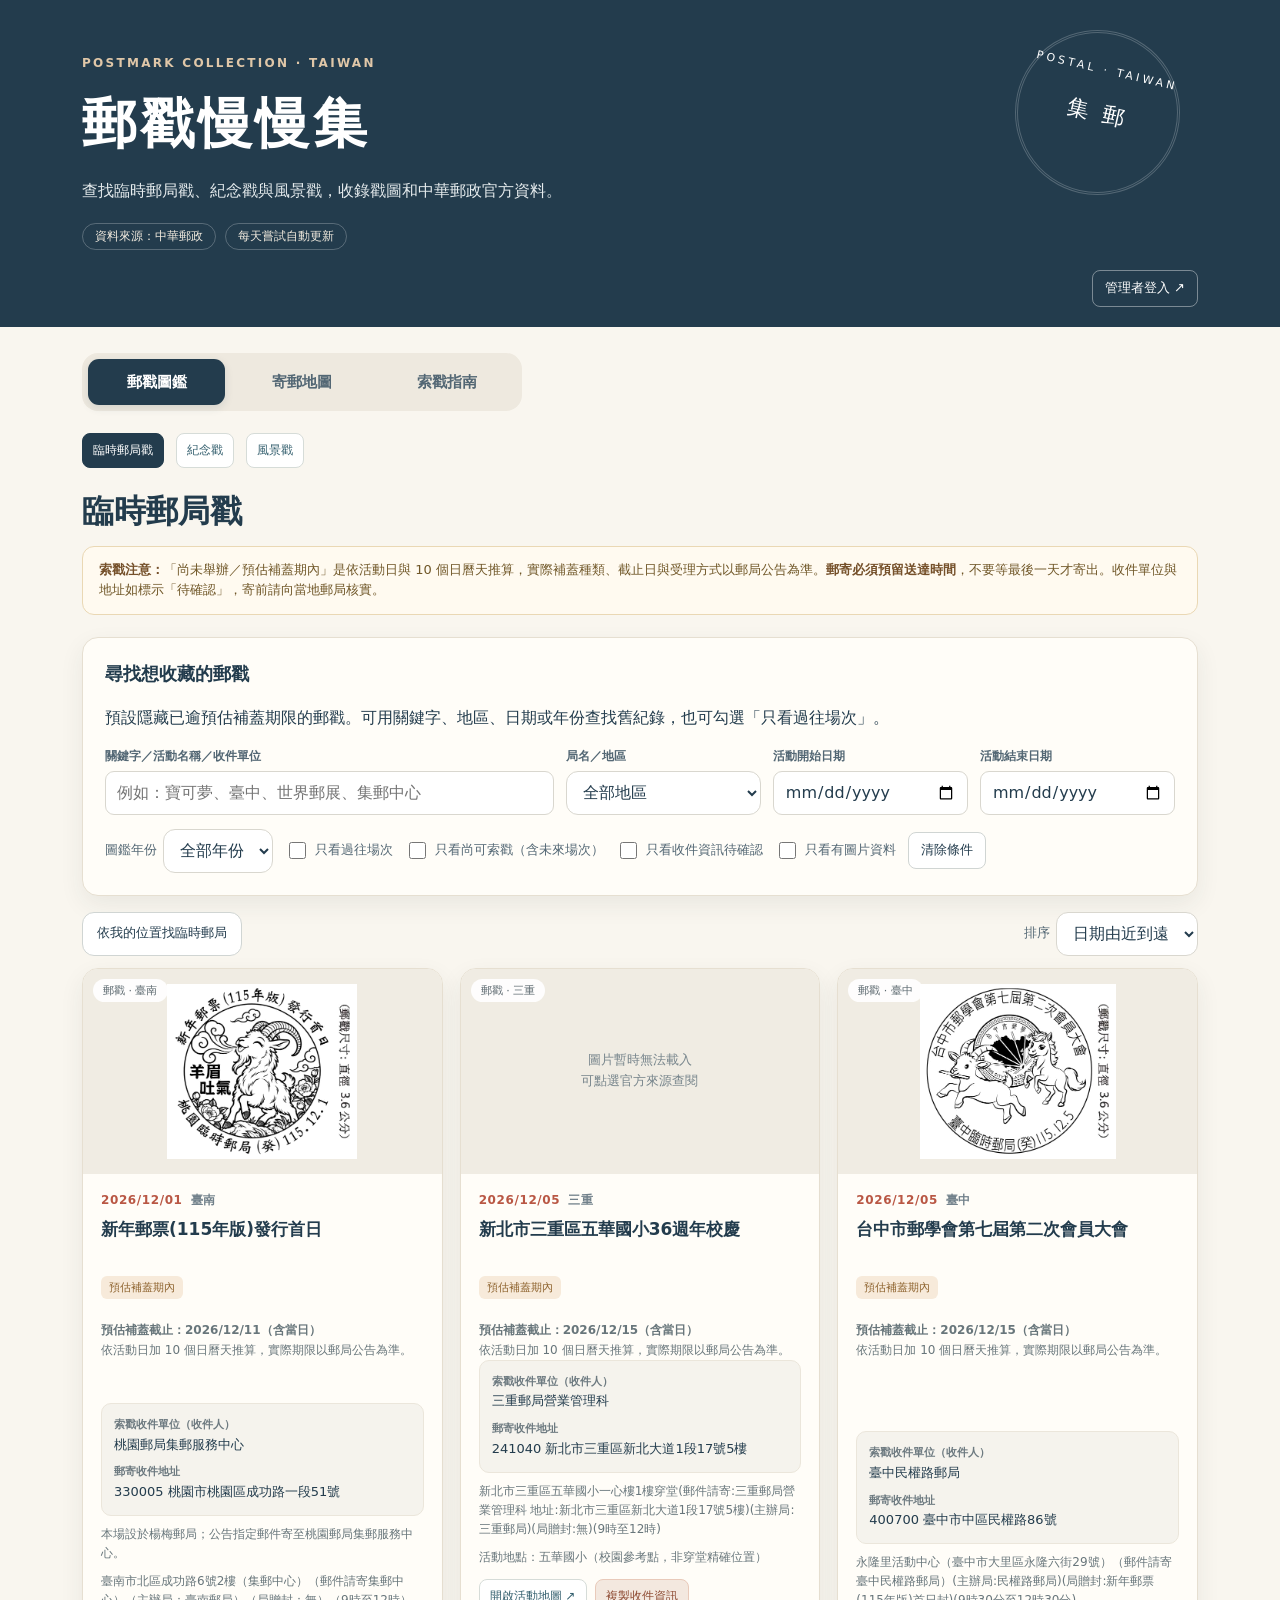
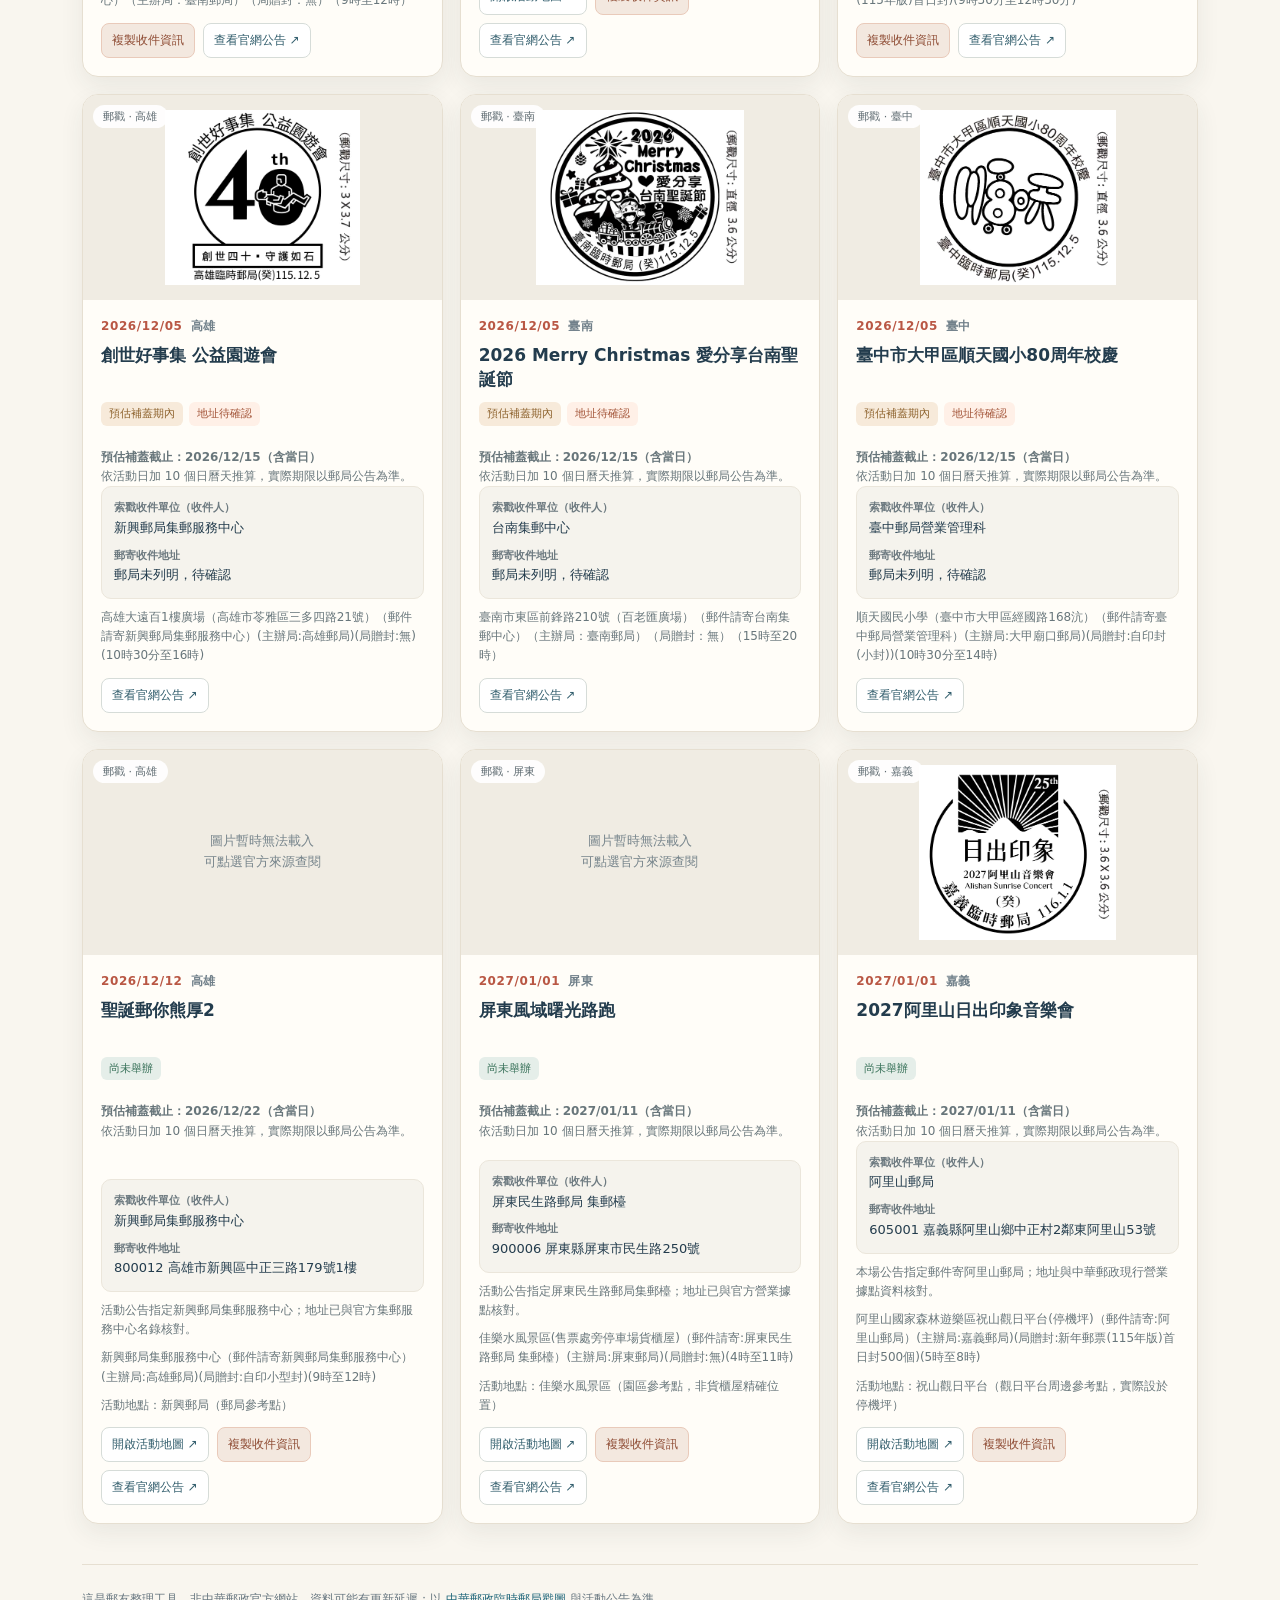
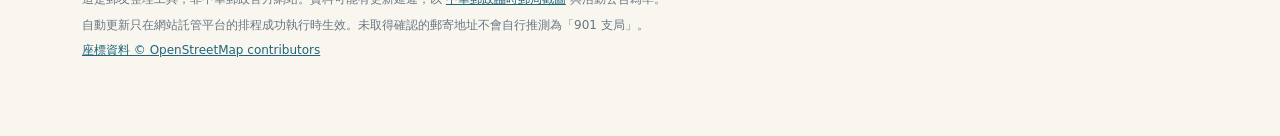
==== commit 86669322: "style: remove outdated Pianke postmark journal link" ====
--- a/index.html
+++ b/index.html
@@ -83,7 +83,7 @@
 nearby.afterDisplay(shown);
 $('public-status').hidden=true;$('empty').hidden=shown.length>0;
 $('grid').innerHTML=shown.map((x,i)=>{const [phase,label]=status(x);const pending=/待確認|僅列收件/.test(x.address_status||'');const copyLabel=x.recipient&&x.address&&!/本場收件單位待確認/.test(x.address_status||'')?`${x.recipient}\n${x.address}`:'';const img=x.image_url?`<button type="button" class="image-button" data-view="${i}" aria-label="放大檢視${esc(x.title)}"><img loading="lazy" src="${esc(x.image_url)}" alt="${esc(x.title)} 郵戳圖案" /></button><div class="image-fail">圖片暫時無法載入<br/>可點選官方來源查閱</div>`:`<div class="image-fail" style="display:block">尚無可顯示的郵戳圖片<br/>請查看官方公告</div>`;
-return `<article class="card"><div class="picture">${img}<span class="smallcorner">郵戳 · ${esc(x.region)}</span></div><div class="body"><div class="date">${fmt(x.date)}<span class="region">${esc(x.region)}</span></div><h3>${esc(x.title)}</h3>${nearby.distanceLabel(x)?`<p class="note">${esc(nearby.distanceLabel(x))}</p>`:""}<div class="tags"><span class="tag ${phase}">${label}</span>${pending?`<span class="tag pending">${/本場收件單位待確認/.test(x.address_status||'')?'收件單位待確認':'地址待確認'}</span>`:''}</div><div class="note deadline"><b>預估補蓋截止：${fmt(plusDays(x.date,10))}（含當日）</b><br/>依活動日加 10 個日曆天推算，實際期限以郵局公告為準。</div><div class="details"><div class="k">索戳收件單位（收件人）</div><div class="v">${esc(x.recipient||'未列明，待確認')}</div><div class="k">${/本場收件單位待確認/.test(x.address_status||"")?"集郵中心聯絡地址（本場收件單位待確認）":"郵寄收件地址"}</div><div class="v">${esc(x.address||'郵局未列明，待確認')}</div></div>${x.address_note?`<div class="note">${esc(x.address_note)}</div>`:""}${x.venue_note?`<div class="note">${esc(x.venue_note)}</div>`:''}${nearby.point(x)?`<div class="note">活動地點：${esc(nearby.point(x).name)}（${esc(nearby.point(x).precision)}）</div>`:""}<div class="actions">${nearby.point(x)?`<a class="action" href="https://www.google.com/maps/search/?api=1&amp;query=${nearby.point(x).lat},${nearby.point(x).lon}" target="_blank" rel="noopener noreferrer">開啟活動地圖 ↗</a>`:""}<a class="action" href="https://postcard-journal-cyx-1106.dazzlinggrackle.chatgpt.site/?stamp=${encodeURIComponent(x.id)}">到片刻記錄索戳 ↗</a>${copyLabel?`<button type="button" class="action accent" data-copy="${i}">複製收件資訊</button>`:''}<a class="action" href="${esc(source(x))}" target="_blank" rel="noopener noreferrer">查看官網公告 ↗</a></div></div></article>`}).join('');
+return `<article class="card"><div class="picture">${img}<span class="smallcorner">郵戳 · ${esc(x.region)}</span></div><div class="body"><div class="date">${fmt(x.date)}<span class="region">${esc(x.region)}</span></div><h3>${esc(x.title)}</h3>${nearby.distanceLabel(x)?`<p class="note">${esc(nearby.distanceLabel(x))}</p>`:""}<div class="tags"><span class="tag ${phase}">${label}</span>${pending?`<span class="tag pending">${/本場收件單位待確認/.test(x.address_status||'')?'收件單位待確認':'地址待確認'}</span>`:''}</div><div class="note deadline"><b>預估補蓋截止：${fmt(plusDays(x.date,10))}（含當日）</b><br/>依活動日加 10 個日曆天推算，實際期限以郵局公告為準。</div><div class="details"><div class="k">索戳收件單位（收件人）</div><div class="v">${esc(x.recipient||'未列明，待確認')}</div><div class="k">${/本場收件單位待確認/.test(x.address_status||"")?"集郵中心聯絡地址（本場收件單位待確認）":"郵寄收件地址"}</div><div class="v">${esc(x.address||'郵局未列明，待確認')}</div></div>${x.address_note?`<div class="note">${esc(x.address_note)}</div>`:""}${x.venue_note?`<div class="note">${esc(x.venue_note)}</div>`:''}${nearby.point(x)?`<div class="note">活動地點：${esc(nearby.point(x).name)}（${esc(nearby.point(x).precision)}）</div>`:""}<div class="actions">${nearby.point(x)?`<a class="action" href="https://www.google.com/maps/search/?api=1&amp;query=${nearby.point(x).lat},${nearby.point(x).lon}" target="_blank" rel="noopener noreferrer">開啟活動地圖 ↗</a>`:""}${copyLabel?`<button type="button" class="action accent" data-copy="${i}">複製收件資訊</button>`:''}<a class="action" href="${esc(source(x))}" target="_blank" rel="noopener noreferrer">查看官網公告 ↗</a></div></div></article>`}).join('');
 $('grid').querySelectorAll('.picture img').forEach(img=>img.addEventListener('error',()=>{img.closest('.image-button')?.setAttribute('hidden','');img.closest('.picture').querySelector('.image-fail').style.display='block'}));
 $('grid').querySelectorAll('[data-view]').forEach(b=>b.addEventListener('click',()=>openView(Number(b.dataset.view))));
 $('grid').querySelectorAll('[data-copy]').forEach(b=>b.addEventListener('click',async()=>{const x=shown[Number(b.dataset.copy)],val=`${x.recipient}\n${x.address}`;try{await navigator.clipboard.writeText(val);const label=b.textContent;b.textContent='已複製 ✓';setTimeout(()=>b.textContent=label,1400)}catch{window.prompt('請複製以下收件資訊：',val)}}));}
--- a/site-sections.css
+++ b/site-sections.css
@@ -6,3 +6,24 @@
 #nearby-status:empty{display:none}
 
 .postmark-basics{display:grid;grid-template-columns:repeat(2,minmax(0,1fr));gap:12px 24px}.postmark-basics h4{margin:6px 0;color:#336b5a}.postmark-basics p{margin:6px 0 14px}.optional-note{border:0;padding:0}.optional-note summary{font-size:18px}.optional-note[open] summary{margin-bottom:16px}@media(max-width:620px){.postmark-basics{grid-template-columns:1fr}}
+
+.guide-sidebar{min-width:0}.guide-sidebar>.panel:last-child{margin-bottom:0}
+
+.note-actions{align-items:center}.note-actions .sources{flex:1;min-width:160px;margin:0}.note-actions #copy-status:not(:empty){flex-basis:100%;font-size:13px}
+@media(min-width:761px){
+.guide-sidebar>.panel:has(.optional-note[open]){height:var(--note-room);max-height:var(--note-room);min-height:0;overflow:hidden}
+.optional-note[open]{display:flex;flex-direction:column;height:100%;min-height:0}
+.optional-note[open] summary{flex-shrink:0;margin-bottom:8px}
+.note-editor{display:flex;flex-direction:column;flex:1;min-height:0;overflow:auto}
+.note-editor>p{flex-shrink:0;margin:8px 0 12px}
+.note-editor textarea{flex:1;min-height:110px;height:110px;resize:none}
+.note-actions{flex-shrink:0;margin-top:12px}
+}
+
+.postmark-examples{display:grid;grid-template-columns:repeat(2,minmax(0,1fr));gap:12px}.postmark-examples p{margin:0;background:#f3efe7;border-radius:12px;padding:14px 16px}.postmark-examples b{display:inline-block;margin-bottom:6px}@media(max-width:620px){.postmark-examples{grid-template-columns:1fr}}
+
+#place-search{scroll-margin-top:16px}
+.back-to-search{position:fixed;right:24px;bottom:calc(24px + env(safe-area-inset-bottom,0px));z-index:1100;border:1px solid #47606f;border-radius:24px;background:#233c4d;color:#fff;padding:12px 18px;min-height:44px;font:inherit;font-size:14px;font-weight:700;cursor:pointer;box-shadow:0 5px 18px #233c4d30}
+.back-to-search:hover{background:#365366}.back-to-search:focus-visible{outline:3px solid #c49c5b;outline-offset:3px}
+@media(max-width:620px){.back-to-search{right:16px;bottom:calc(16px + env(safe-area-inset-bottom,0px));padding:10px 14px}body:has(.back-to-search) main{padding-bottom:90px}}
+@media(prefers-reduced-motion:reduce){html{scroll-behavior:auto}}
